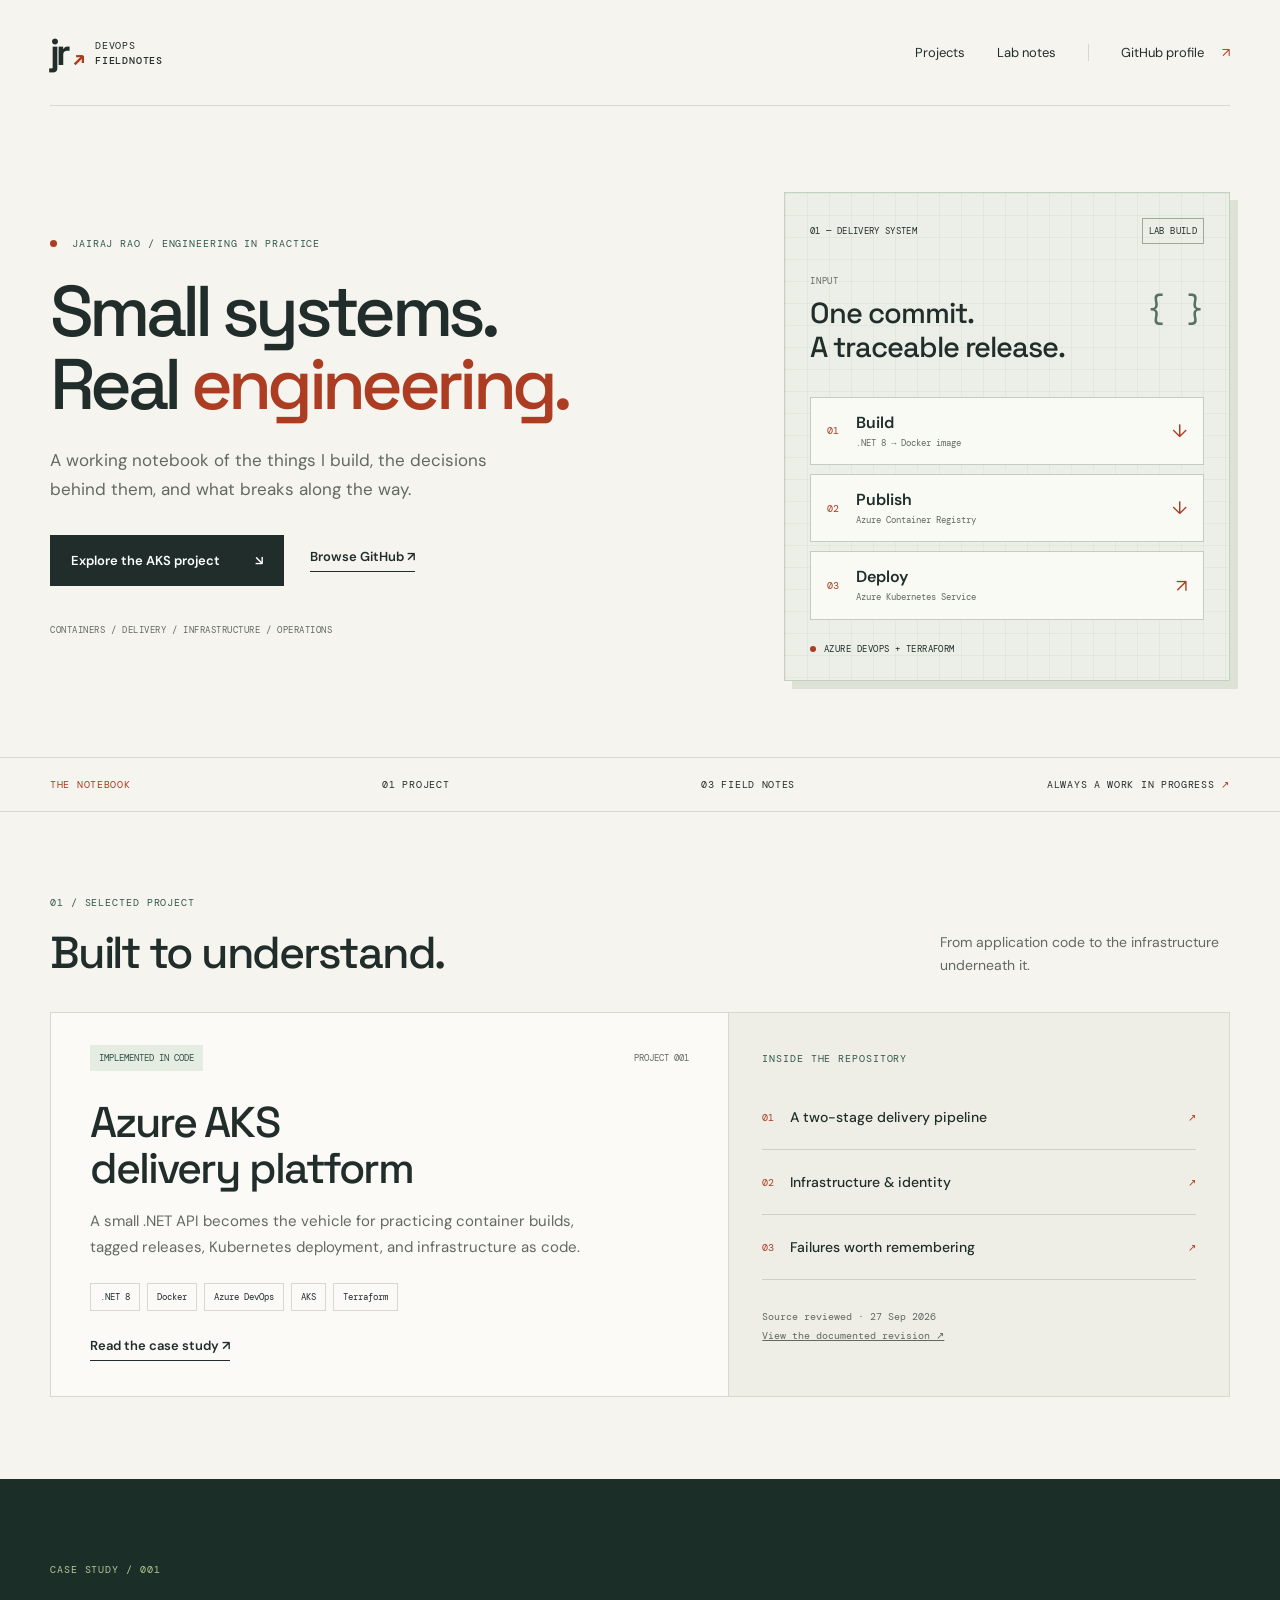
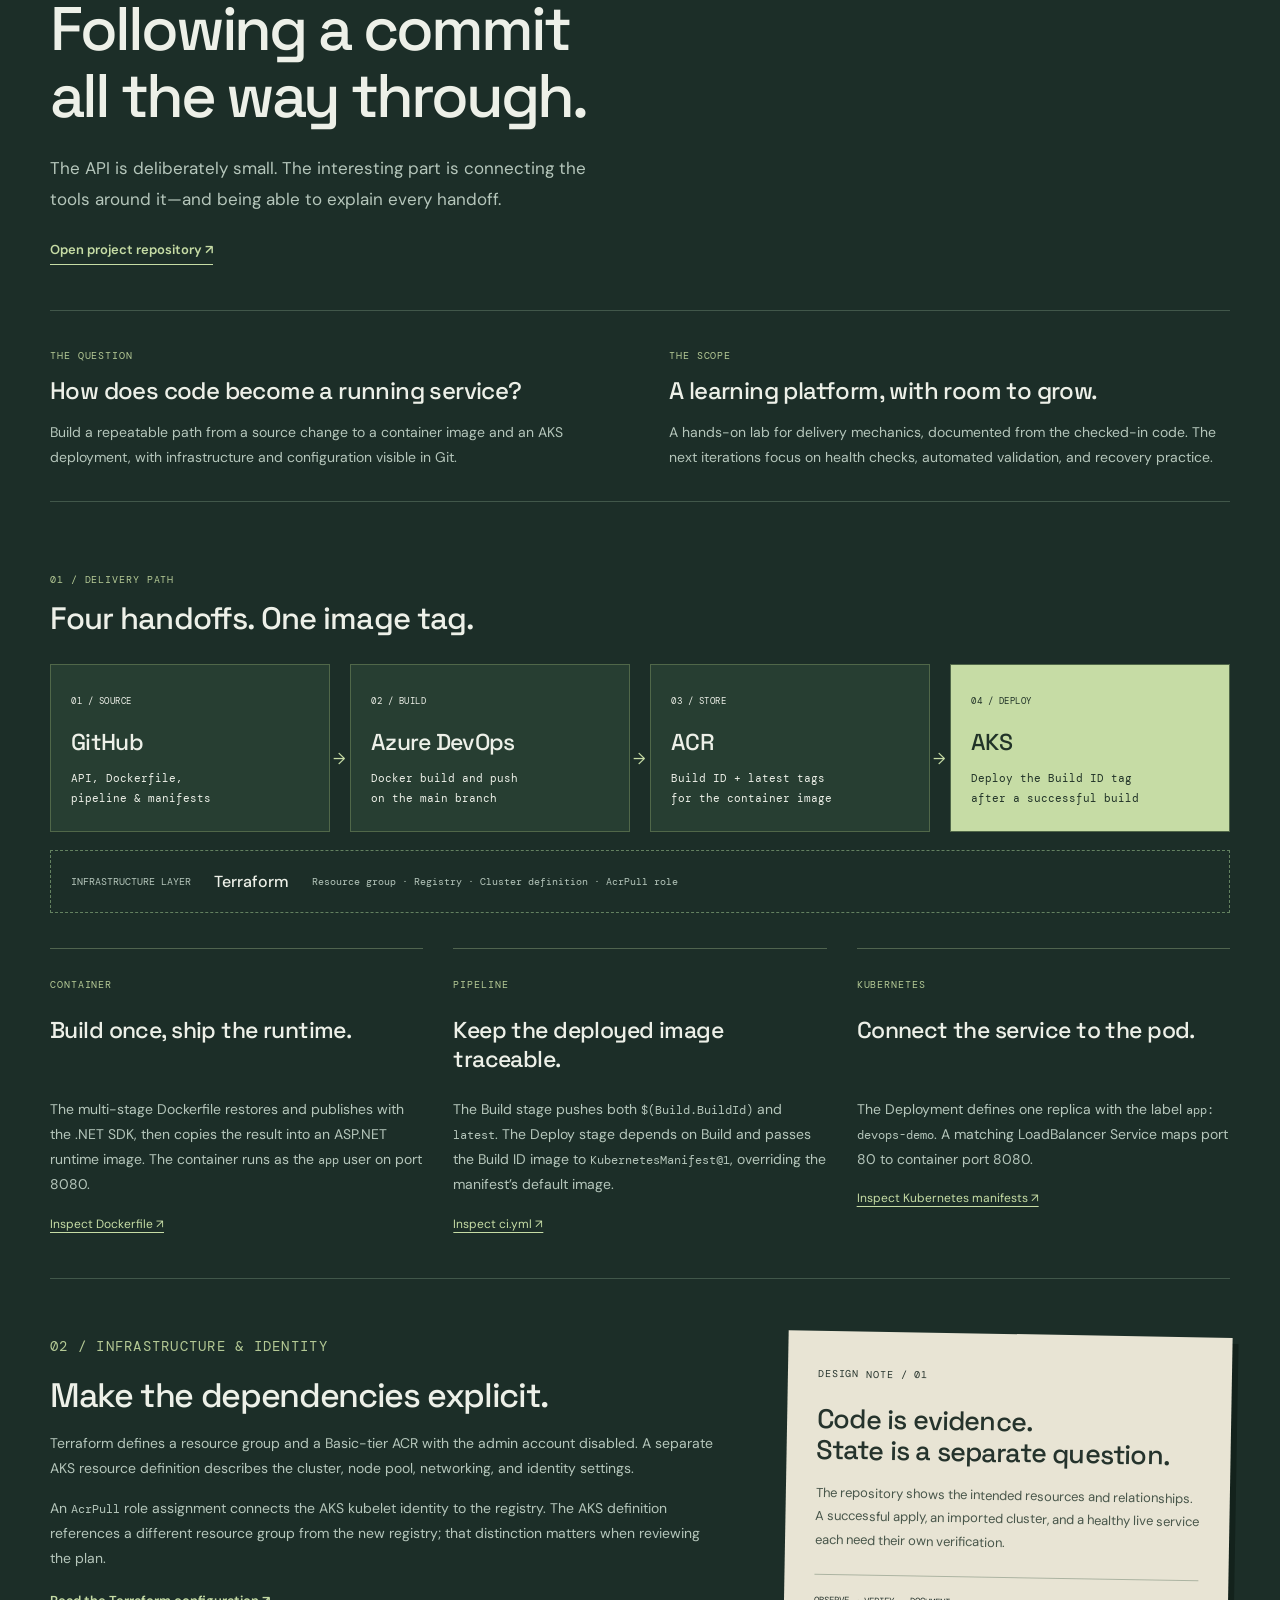
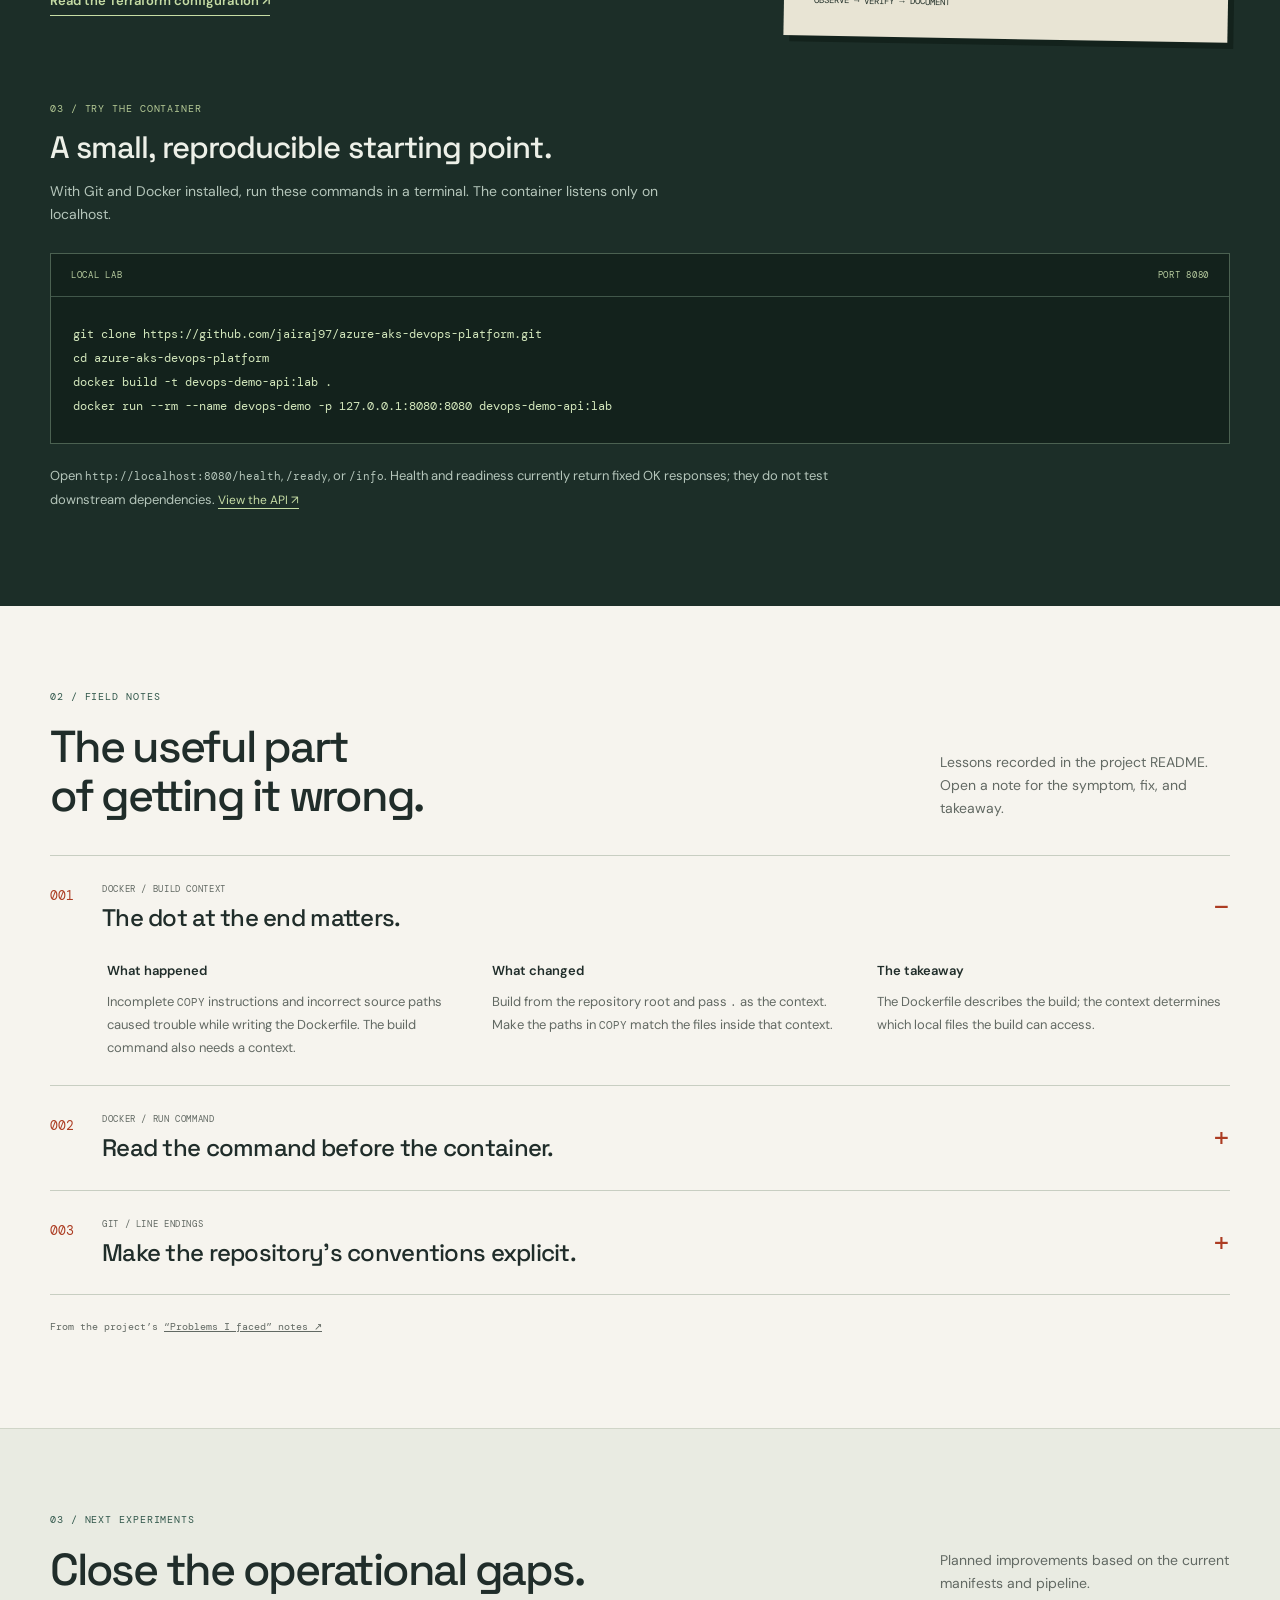
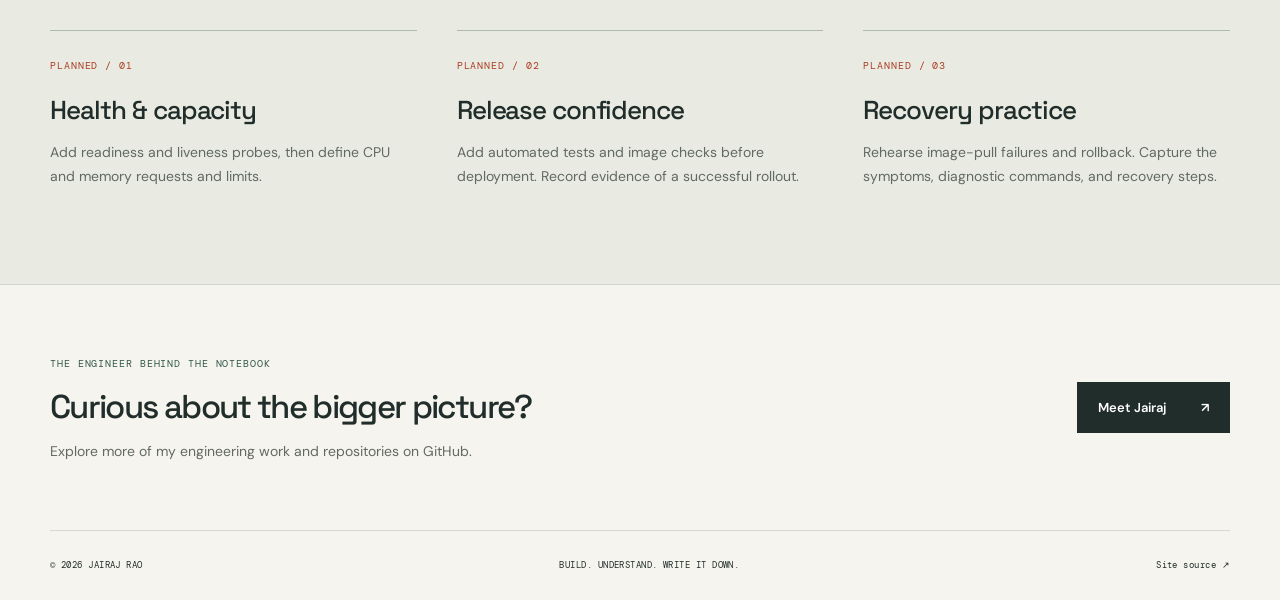
==== index.html @ e0a204af "Publish DevOps Fieldnotes without personal learning dashboard" ====
<!doctype html>
<html lang="en">
<head>
  <meta charset="utf-8"><meta name="viewport" content="width=device-width,initial-scale=1">
  <title>Jairaj Rao — DevOps Fieldnotes</title>
  <meta name="description" content="Hands-on DevOps projects by Jairaj Rao. Explore an Azure AKS delivery pipeline, Terraform infrastructure, and lessons from building and troubleshooting containers.">
  <meta name="theme-color" content="#f6f4ee"><link rel="canonical" href="https://jairaj97.github.io/">
  <link rel="icon" type="image/svg+xml" href="/lab-mark.svg"><link rel="stylesheet" href="/fieldnotes.css">
</head>
<body>
<a class="skip" href="#main">Skip to content</a>
<header class="header wrap">
  <a class="brand" href="/" aria-label="DevOps Fieldnotes home"><span class="mark">jr<span>↗</span></span><span>DEVOPS<br><b>FIELDNOTES</b></span></a>
  <nav aria-label="Main navigation"><a href="#projects">Projects</a><a href="#notes">Lab notes</a><a class="portfolio-link" href="https://github.com/jairaj97">GitHub profile <span aria-hidden="true">↗</span></a></nav>
</header>
<main id="main">
  <section class="hero wrap" aria-labelledby="hero-title">
    <div class="hero-copy"><p class="eyebrow"><span class="dot"></span> JAIRAJ RAO / ENGINEERING IN PRACTICE</p>
      <h1 id="hero-title">Small systems.<br>Real <em>engineering.</em></h1>
      <p class="intro">A working notebook of the things I build, the decisions behind them, and what breaks along the way.</p>
      <div class="hero-actions"><a class="button" href="#case-study">Explore the AKS project <span aria-hidden="true">↘</span></a><a class="text-link" href="https://github.com/jairaj97">Browse GitHub ↗</a></div>
      <p class="hero-caption">CONTAINERS / DELIVERY / INFRASTRUCTURE / OPERATIONS</p>
    </div>
    <div class="hero-diagram" aria-label="Delivery architecture: source code to Docker image, Azure Container Registry, and Azure Kubernetes Service">
      <div class="diagram-heading"><span>01 — DELIVERY SYSTEM</span><span class="small-tag">LAB BUILD</span></div>
      <div class="diagram-source"><span class="tiny">INPUT</span><strong>One commit.<br>A traceable release.</strong><span class="code-mark" aria-hidden="true">{ }</span></div>
      <ol class="mini-flow"><li><span class="node-symbol">01</span><div><b>Build</b><small>.NET 8 → Docker image</small></div><span aria-hidden="true">↓</span></li><li><span class="node-symbol">02</span><div><b>Publish</b><small>Azure Container Registry</small></div><span aria-hidden="true">↓</span></li><li><span class="node-symbol">03</span><div><b>Deploy</b><small>Azure Kubernetes Service</small></div><span aria-hidden="true">↗</span></li></ol>
      <div class="diagram-footer"><span class="dot"></span><span>AZURE DEVOPS + TERRAFORM</span></div>
    </div>
  </section>
  <div class="index-strip"><div class="wrap"><span>THE NOTEBOOK</span><span>01 PROJECT</span><span>03 FIELD NOTES</span><span>ALWAYS A WORK IN PROGRESS <span aria-hidden="true">↗</span></span></div></div>
  <section class="wrap section" id="projects" aria-labelledby="projects-title">
    <div class="section-heading"><div><p class="eyebrow">01 / SELECTED PROJECT</p><h2 id="projects-title">Built to understand.</h2></div><p>From application code to the infrastructure underneath it.</p></div>
    <article class="project-card"><div class="project-description"><div class="card-meta"><span class="status">IMPLEMENTED IN CODE</span><span>PROJECT 001</span></div><h3>Azure AKS<br>delivery platform</h3><p>A small .NET API becomes the vehicle for practicing container builds, tagged releases, Kubernetes deployment, and infrastructure as code.</p><div class="tags"><span>.NET 8</span><span>Docker</span><span>Azure DevOps</span><span>AKS</span><span>Terraform</span></div><a class="text-link" href="#case-study">Read the case study <span aria-hidden="true">↗</span></a></div>
      <div class="project-index"><p class="eyebrow">INSIDE THE REPOSITORY</p><a href="#delivery"><span>01</span><b>A two-stage delivery pipeline</b><span>↗</span></a><a href="#infrastructure"><span>02</span><b>Infrastructure & identity</b><span>↗</span></a><a href="#notes"><span>03</span><b>Failures worth remembering</b><span>↗</span></a><div class="source-note">Source reviewed · 27 Sep 2026<br><a href="https://github.com/jairaj97/azure-aks-devops-platform/tree/992b9f0643df41b78fba84b35b4a488e8477b06e">View the documented revision ↗</a></div></div></article>
  </section>
  <section class="case-section" id="case-study" aria-labelledby="case-title"><div class="wrap section">
    <div class="case-heading"><p class="eyebrow">CASE STUDY / 001</p><h2 id="case-title">Following a commit<br>all the way through.</h2><p>The API is deliberately small. The interesting part is connecting the tools around it—and being able to explain every handoff.</p><a class="text-link" href="https://github.com/jairaj97/azure-aks-devops-platform">Open project repository ↗</a></div>
    <div class="context-grid"><article><span class="eyebrow">THE QUESTION</span><h3>How does code become a running service?</h3><p>Build a repeatable path from a source change to a container image and an AKS deployment, with infrastructure and configuration visible in Git.</p></article><article><span class="eyebrow">THE SCOPE</span><h3>A learning platform, with room to grow.</h3><p>A hands-on lab for delivery mechanics, documented from the checked-in code. The next iterations focus on health checks, automated validation, and recovery practice.</p></article></div>
    <div class="subheading" id="delivery"><span class="eyebrow">01 / DELIVERY PATH</span><h3>Four handoffs. One image tag.</h3></div>
    <ol class="architecture" aria-label="Pipeline flow"><li><span>01 / SOURCE</span><h4>GitHub</h4><p>API, Dockerfile,<br>pipeline & manifests</p></li><li><span>02 / BUILD</span><h4>Azure DevOps</h4><p>Docker build and push<br>on the main branch</p></li><li><span>03 / STORE</span><h4>ACR</h4><p>Build ID + latest tags<br>for the container image</p></li><li><span>04 / DEPLOY</span><h4>AKS</h4><p>Deploy the Build ID tag<br>after a successful build</p></li></ol>
    <div class="infra-rail"><span>INFRASTRUCTURE LAYER</span><b>Terraform</b><span>Resource group · Registry · Cluster definition · AcrPull role</span></div>
    <div class="evidence-grid"><article><span class="tiny">CONTAINER</span><h3>Build once, ship the runtime.</h3><p>The multi-stage Dockerfile restores and publishes with the .NET SDK, then copies the result into an ASP.NET runtime image. The container runs as the <code>app</code> user on port 8080.</p><a href="https://github.com/jairaj97/azure-aks-devops-platform/blob/992b9f0643df41b78fba84b35b4a488e8477b06e/Dockerfile">Inspect Dockerfile ↗</a></article><article><span class="tiny">PIPELINE</span><h3>Keep the deployed image traceable.</h3><p>The Build stage pushes both <code>$(Build.BuildId)</code> and <code>latest</code>. The Deploy stage depends on Build and passes the Build ID image to <code>KubernetesManifest@1</code>, overriding the manifest’s default image.</p><a href="https://github.com/jairaj97/azure-aks-devops-platform/blob/992b9f0643df41b78fba84b35b4a488e8477b06e/ci.yml">Inspect ci.yml ↗</a></article><article><span class="tiny">KUBERNETES</span><h3>Connect the service to the pod.</h3><p>The Deployment defines one replica with the label <code>app: devops-demo</code>. A matching LoadBalancer Service maps port 80 to container port 8080.</p><a href="https://github.com/jairaj97/azure-aks-devops-platform/tree/992b9f0643df41b78fba84b35b4a488e8477b06e/k8s">Inspect Kubernetes manifests ↗</a></article></div>
    <div class="infra-section" id="infrastructure"><div><p class="eyebrow">02 / INFRASTRUCTURE & IDENTITY</p><h3>Make the dependencies explicit.</h3><p>Terraform defines a resource group and a Basic-tier ACR with the admin account disabled. A separate AKS resource definition describes the cluster, node pool, networking, and identity settings.</p><p>An <code>AcrPull</code> role assignment connects the AKS kubelet identity to the registry. The AKS definition references a different resource group from the new registry; that distinction matters when reviewing the plan.</p><a class="text-link" href="https://github.com/jairaj97/azure-aks-devops-platform/tree/992b9f0643df41b78fba84b35b4a488e8477b06e/terraform">Read the Terraform configuration ↗</a></div><aside class="note-paper"><span class="tiny">DESIGN NOTE / 01</span><h4>Code is evidence.<br>State is a separate question.</h4><p>The repository shows the intended resources and relationships. A successful apply, an imported cluster, and a healthy live service each need their own verification.</p><span class="note-sign">OBSERVE → VERIFY → DOCUMENT</span></aside></div>
    <div class="subheading"><span class="eyebrow">03 / TRY THE CONTAINER</span><h3>A small, reproducible starting point.</h3><p>With Git and Docker installed, run these commands in a terminal. The container listens only on localhost.</p></div>
    <div class="terminal"><div class="terminal-bar"><span>LOCAL LAB</span><span>PORT 8080</span></div><pre><code>git clone https://github.com/jairaj97/azure-aks-devops-platform.git
cd azure-aks-devops-platform
docker build -t devops-demo-api:lab .
docker run --rm --name devops-demo -p 127.0.0.1:8080:8080 devops-demo-api:lab</code></pre></div>
    <p class="after-code">Open <code>http://localhost:8080/health</code>, <code>/ready</code>, or <code>/info</code>. Health and readiness currently return fixed OK responses; they do not test downstream dependencies. <a href="https://github.com/jairaj97/azure-aks-devops-platform/blob/992b9f0643df41b78fba84b35b4a488e8477b06e/app/DevOpsDemoApi/Program.cs">View the API ↗</a></p>
  </div></section>
  <section class="wrap section notes" id="notes" aria-labelledby="notes-title"><div class="section-heading"><div><p class="eyebrow">02 / FIELD NOTES</p><h2 id="notes-title">The useful part<br>of getting it wrong.</h2></div><p>Lessons recorded in the project README. Open a note for the symptom, fix, and takeaway.</p></div>
    <details class="field-note" open><summary><span class="note-number">001</span><span><small>DOCKER / BUILD CONTEXT</small><b>The dot at the end matters.</b></span><span class="expand" aria-hidden="true"></span></summary><div class="note-body"><p><strong>What happened</strong>Incomplete <code>COPY</code> instructions and incorrect source paths caused trouble while writing the Dockerfile. The build command also needs a context.</p><p><strong>What changed</strong>Build from the repository root and pass <code>.</code> as the context. Make the paths in <code>COPY</code> match the files inside that context.</p><p><strong>The takeaway</strong>The Dockerfile describes the build; the context determines which local files the build can access.</p></div></details>
    <details class="field-note"><summary><span class="note-number">002</span><span><small>DOCKER / RUN COMMAND</small><b>Read the command before the container.</b></span><span class="expand" aria-hidden="true"></span></summary><div class="note-body"><p><strong>What happened</strong>A missing <code>run</code> subcommand and incorrectly used flags prevented the intended container start.</p><p><strong>What changed</strong>Read the CLI error, correct the command structure, and use an explicit host-to-container port mapping.</p><p><strong>The takeaway</strong>A CLI invocation error and an application runtime failure are different problems. Identify which layer failed first.</p></div></details>
    <details class="field-note"><summary><span class="note-number">003</span><span><small>GIT / LINE ENDINGS</small><b>Make the repository’s conventions explicit.</b></span><span class="expand" aria-hidden="true"></span></summary><div class="note-body"><p><strong>What happened</strong>Git reported line-ending warnings while working with the project.</p><p><strong>What changed</strong>A <code>.gitattributes</code> file was added to keep line-ending behavior consistent.</p><p><strong>The takeaway</strong>Record shared file conventions in the repository so they travel with the code.</p></div></details>
    <p class="notes-source">From the project’s <a href="https://github.com/jairaj97/azure-aks-devops-platform/blob/992b9f0643df41b78fba84b35b4a488e8477b06e/README.md">“Problems I faced” notes ↗</a></p>
  </section>
  <section class="next-section"><div class="wrap section"><div class="section-heading"><div><p class="eyebrow">03 / NEXT EXPERIMENTS</p><h2>Close the operational gaps.</h2></div><p>Planned improvements based on the current manifests and pipeline.</p></div><div class="next-grid"><article><span class="tiny">PLANNED / 01</span><h3>Health & capacity</h3><p>Add readiness and liveness probes, then define CPU and memory requests and limits.</p></article><article><span class="tiny">PLANNED / 02</span><h3>Release confidence</h3><p>Add automated tests and image checks before deployment. Record evidence of a successful rollout.</p></article><article><span class="tiny">PLANNED / 03</span><h3>Recovery practice</h3><p>Rehearse image-pull failures and rollback. Capture the symptoms, diagnostic commands, and recovery steps.</p></article></div></div></section>
  <section class="wrap closing"><div><p class="eyebrow">THE ENGINEER BEHIND THE NOTEBOOK</p><h2>Curious about the bigger picture?</h2><p>Explore more of my engineering work and repositories on GitHub.</p></div><a class="button" href="https://github.com/jairaj97">Meet Jairaj <span aria-hidden="true">↗</span></a></section>
</main>
<footer class="wrap"><span>© 2026 JAIRAJ RAO</span><span>BUILD. UNDERSTAND. WRITE IT DOWN.</span><a href="https://github.com/jairaj97/jairaj97.github.io">Site source ↗</a></footer>
</body></html>
---- fieldnotes.css ----
@import url('https://fonts.googleapis.com/css2?family=DM+Mono:wght@400;500&family=DM+Sans:wght@400;500;600;700&family=Space+Grotesk:wght@400;500;600;700&display=swap');
:root{--paper:#f6f4ee;--ink:#202d2a;--muted:#626963;--line:#d5d9cf;--orange:#ac3c22;--green:#32584c;--mono:'DM Mono',monospace;font-family:'DM Sans',sans-serif;color:var(--ink);background:var(--paper);font-synthesis:none;scroll-behavior:smooth}*{box-sizing:border-box}body{margin:0}a{color:inherit;text-decoration:none}button,a,summary{touch-action:manipulation}a:focus-visible,summary:focus-visible{outline:3px solid var(--orange);outline-offset:6px}a:hover{text-decoration:underline;text-underline-offset:5px}.wrap{width:min(1180px,calc(100% - 96px));margin-inline:auto}.skip{position:absolute;left:20px;top:-80px;z-index:20;background:var(--ink);color:white;padding:14px}.skip:focus{top:12px}.header{display:flex;align-items:center;justify-content:space-between;height:106px;border-bottom:1px solid var(--line);gap:20px}.brand{display:flex;align-items:center;gap:14px;font:10px/1.5 var(--mono);letter-spacing:.08em}.brand b{font-weight:500}.mark{font:700 37px 'Space Grotesk',sans-serif;letter-spacing:-.1em}.mark span{color:var(--orange);font-size:20px;padding-left:5px}.header nav{display:flex;gap:32px;align-items:center;font-size:13px}.portfolio-link{border-left:1px solid var(--line);padding-left:32px}.portfolio-link span{color:var(--orange);margin-left:15px}.hero{display:grid;grid-template-columns:1.2fr .8fr;gap:65px;padding-block:86px 76px;align-items:center}.eyebrow,.tiny{font:10px/1.7 var(--mono);letter-spacing:.09em}.eyebrow{color:var(--green);margin:0 0 18px}.dot{display:inline-block;width:7px;height:7px;background:var(--orange);border-radius:50%;margin-right:8px}.hero h1{font:500 clamp(48px,5.6vw,80px)/1.02 'Space Grotesk',sans-serif;letter-spacing:-.065em;margin:23px 0 25px}.hero h1 em{font-style:normal;color:var(--orange)}.intro{font-size:17px;line-height:1.7;color:var(--muted);max-width:480px}.hero-actions{display:flex;gap:26px;align-items:center;margin-top:31px;flex-wrap:wrap}.button{display:inline-flex;gap:35px;align-items:center;justify-content:space-between;background:var(--ink);color:#fff;padding:17px 21px;font-size:13px;font-weight:600;transition:background .2s}.button:hover{background:var(--green);text-decoration:none}.text-link{font-size:13px;font-weight:600;border-bottom:1px solid currentColor;padding-bottom:6px;display:inline-block}.hero-caption{font:9px/1.7 var(--mono);letter-spacing:.06em;color:var(--muted);margin:37px 0 0}.hero-diagram{background-color:#ecefe7;background-image:linear-gradient(#b4c3b329 1px,transparent 1px),linear-gradient(90deg,#b4c3b329 1px,transparent 1px);background-size:22px 22px;border:1px solid #c5d0c1;padding:25px;position:relative;box-shadow:8px 8px 0 #dce2d6}.diagram-heading{font:9px var(--mono);letter-spacing:.04em;display:flex;justify-content:space-between;align-items:center;gap:8px}.small-tag{border:1px solid #9baa99;padding:6px}.diagram-source{position:relative;padding:30px 0 24px}.diagram-source .tiny{display:block;color:var(--muted);font-size:9px}.diagram-source strong{display:block;font:500 29px/1.16 'Space Grotesk',sans-serif;letter-spacing:-.035em;margin-top:7px}.code-mark{position:absolute;right:0;top:43px;font:32px var(--mono);color:#567161}.mini-flow{list-style:none;margin:0;padding:0}.mini-flow li{display:flex;align-items:center;gap:17px;border:1px solid #c2cdbf;background:#f8faf3;padding:14px 16px;margin-top:9px}.node-symbol{font:10px var(--mono);color:var(--orange)}.mini-flow li div{flex:1}.mini-flow b{font-size:16px;font-weight:600}.mini-flow small{display:block;color:var(--muted);font:9px/1.6 var(--mono);margin-top:3px}.mini-flow li>span:last-child{color:var(--orange);font-size:18px}.diagram-footer{display:flex;align-items:center;font:9px var(--mono);letter-spacing:.05em;margin-top:23px}.diagram-footer .dot{width:6px;height:6px}.index-strip{border-block:1px solid var(--line)}.index-strip .wrap{display:flex;justify-content:space-between;gap:20px;padding-block:20px;font:10px var(--mono);letter-spacing:.07em}.index-strip span:first-child{color:var(--orange)}.section{padding-block:82px}.section-heading{display:flex;justify-content:space-between;align-items:end;gap:45px;margin-bottom:35px}h2{font:500 clamp(32px,3.5vw,48px)/1.08 'Space Grotesk',sans-serif;letter-spacing:-.05em;margin:0}.section-heading>p{font-size:14px;line-height:1.65;color:var(--muted);max-width:290px;margin:0}.project-card{display:grid;grid-template-columns:1.15fr .85fr;border:1px solid var(--line);background:#fbfaf6}.project-description{padding:32px 39px 35px}.card-meta{display:flex;justify-content:space-between;gap:15px;font:9px var(--mono);color:var(--muted);align-items:center}.status{background:#e5ece1;color:#305047;padding:7px 9px}.project-description h3{font:500 43px/1.06 'Space Grotesk',sans-serif;letter-spacing:-.045em;margin:29px 0 18px}.project-description p{font-size:15px;line-height:1.7;color:var(--muted);max-width:500px}.tags{display:flex;gap:7px;flex-wrap:wrap;margin:23px 0}.tags span{font:9px var(--mono);padding:7px 9px;border:1px solid var(--line)}.project-index{border-left:1px solid var(--line);padding:37px 33px;background:#eeeee6}.project-index>a{display:flex;align-items:center;gap:16px;padding:23px 0;border-bottom:1px solid #cdd1c4}.project-index>a span{font:10px var(--mono);color:var(--orange)}.project-index>a b{font-size:14px;font-weight:500;flex:1}.source-note{font:10px/1.9 var(--mono);color:var(--muted);margin-top:27px}.source-note a{text-decoration:underline}.case-section{background:#1c2e28;color:#edf0e8}.case-section .eyebrow{color:#b4c995}.case-heading{max-width:720px}.case-heading h2{font-size:clamp(37px,4.8vw,64px)}.case-heading>p:not(.eyebrow){color:#b5c6bb;line-height:1.8;font-size:17px;max-width:570px;margin:24px 0}.case-heading>a{color:#c6dca5}.context-grid{display:grid;grid-template-columns:1fr 1fr;gap:58px;border-block:1px solid #41574a;margin-block:45px 65px;padding-block:32px}.context-grid h3{font:500 24px/1.25 'Space Grotesk',sans-serif;letter-spacing:-.025em;margin:12px 0}.context-grid p{font-size:14px;line-height:1.75;color:#b5c6bb;margin-bottom:0}.subheading{margin:52px 0 27px;scroll-margin-top:25px}.subheading h3{font:500 31px/1.2 'Space Grotesk',sans-serif;letter-spacing:-.03em;margin:12px 0}.subheading>p{font-size:14px;line-height:1.65;color:#b5c6bb;max-width:660px}.architecture{list-style:none;margin:0;padding:0;display:grid;grid-template-columns:repeat(4,1fr);gap:20px}.architecture li{padding:23px 20px;background:#273e32;border:1px solid #506749;position:relative}.architecture li:not(:last-child):after{content:'→';position:absolute;right:-16px;top:50%;color:#c6dca5}.architecture li:last-child{background:#c6dca5;color:#213328}.architecture li>span{font:9px var(--mono);letter-spacing:.06em}.architecture h4{font:500 23px 'Space Grotesk',sans-serif;letter-spacing:-.03em;margin:18px 0 12px}.architecture p{font:11px/1.75 var(--mono);margin:0}.infra-rail{display:flex;align-items:center;gap:23px;border:1px dashed #638160;padding:20px;margin:18px 0 35px}.infra-rail span{font:10px/1.7 var(--mono);color:#b5c6bb}.infra-rail b{font-weight:500}.evidence-grid{display:grid;grid-template-columns:repeat(3,1fr);gap:30px}.evidence-grid article{padding-top:23px;border-top:1px solid #50644f}.evidence-grid .tiny{color:#b4c995}.evidence-grid h3{font:500 23px/1.25 'Space Grotesk',sans-serif;letter-spacing:-.025em;min-height:58px}.evidence-grid p,.infra-section p{color:#b5c6bb;font-size:14px;line-height:1.8}.evidence-grid a,.after-code a{font-size:12px;color:#c6dca5;text-decoration:underline;text-underline-offset:4px}code{font-family:var(--mono);font-size:.87em;overflow-wrap:anywhere}.infra-section{display:grid;grid-template-columns:1.2fr .8fr;gap:70px;padding-block:55px 5px;margin-top:45px;border-top:1px solid #41574a;scroll-margin-top:20px}.infra-section h3{font:500 34px/1.13 'Space Grotesk',sans-serif;letter-spacing:-.04em;margin:16px 0}.infra-section .text-link{color:#c6dca5;margin-top:7px}.note-paper{align-self:center;padding:30px;background:#e8e4d4;color:#25332c;transform:rotate(1deg);box-shadow:6px 6px 0 #13221c}.note-paper h4{font:500 27px/1.15 'Space Grotesk',sans-serif;letter-spacing:-.03em;margin:21px 0 16px}.note-paper p{color:#48564a;font-size:13px}.note-sign{display:block;font:9px var(--mono);border-top:1px solid #acb4a2;padding-top:19px;margin-top:23px}.terminal{border:1px solid #4b6151;background:#13221c}.terminal-bar{display:flex;justify-content:space-between;font:9px var(--mono);letter-spacing:.08em;color:#b8cda0;border-bottom:1px solid #41574a;padding:15px 20px}.terminal pre{overflow-x:auto;margin:0;padding:25px 22px;font:12px/2 var(--mono);color:#d3e7bc}.terminal pre code{font-size:inherit;overflow-wrap:normal}.after-code{font-size:13px;line-height:1.8;color:#b5c6bb;max-width:840px;margin-top:20px}.field-note{border-top:1px solid #c8cec2}.field-note:last-of-type{border-bottom:1px solid #c8cec2}.field-note summary{list-style:none;cursor:pointer;display:flex;align-items:center;gap:28px;padding:27px 0}.field-note summary::-webkit-details-marker{display:none}.note-number{font:13px var(--mono);color:var(--orange);align-self:start;padding-top:4px}.field-note summary>span:nth-child(2){flex:1}.field-note summary small{display:block;font:9px var(--mono);letter-spacing:.07em;color:var(--muted);margin-bottom:9px}.field-note summary b{font:500 24px/1.2 'Space Grotesk',sans-serif;letter-spacing:-.03em}.expand:after{content:'+';font:28px var(--mono);color:var(--orange)}.field-note[open] .expand:after{content:'−'}.note-body{display:grid;grid-template-columns:repeat(3,1fr);gap:32px;padding:0 0 25px 57px}.note-body p{margin:0;font-size:13px;line-height:1.75;color:var(--muted)}.note-body strong{display:block;font-weight:600;color:var(--ink);margin-bottom:9px}.notes-source{font:10px/1.8 var(--mono);color:var(--muted);margin-top:23px}.notes-source a{text-decoration:underline}.next-section{background:#e9ebe2;border-block:1px solid #d0d5c8}.next-grid{display:grid;grid-template-columns:repeat(3,1fr);gap:40px}.next-grid article{border-top:1px solid #aebbaa;padding-top:22px}.next-grid .tiny{color:var(--orange)}.next-grid h3{font:500 26px 'Space Grotesk',sans-serif;letter-spacing:-.04em;margin:19px 0 12px}.next-grid p{font-size:14px;line-height:1.7;color:var(--muted)}.closing{display:flex;justify-content:space-between;align-items:center;gap:35px;padding-block:70px}.closing h2{font-size:33px}.closing p:not(.eyebrow){font-size:14px;color:var(--muted);margin:16px 0 0}.closing .button{white-space:nowrap}footer{display:flex;justify-content:space-between;gap:20px;border-top:1px solid var(--line);padding-block:27px;font:9px/1.7 var(--mono);letter-spacing:.05em}section[id]{scroll-margin-top:25px}@media(min-width:1450px){.hero{padding-block:110px 100px}}@media(max-width:1000px){.hero{gap:30px}.hero h1{font-size:57px}.hero-diagram{padding:20px}.code-mark{display:none}.hero-caption{font-size:8px}.project-description{padding:28px}.project-index{padding:28px}.architecture{gap:16px}.architecture li{padding:19px 13px}.architecture h4{font-size:20px}.architecture li:not(:last-child):after{right:-14px}.infra-section{gap:35px}.header nav{gap:23px}.portfolio-link{padding-left:23px}}@media(max-width:760px){.wrap{width:calc(100% - 40px)}.header{height:auto;min-height:90px;flex-wrap:wrap;padding-block:17px}.header nav{gap:17px;font-size:11px}.portfolio-link{padding-left:17px}.hero{grid-template-columns:1fr;padding-block:48px;gap:38px}.hero h1{font-size:clamp(44px,9.7vw,65px)}.hero .eyebrow{font-size:9px}.intro{font-size:16px}.hero-caption{font-size:9px;line-height:1.9;margin-top:27px}.hero-diagram{max-width:530px;width:calc(100% - 8px);padding:22px}.code-mark{display:block}.index-strip .wrap{flex-wrap:wrap;font-size:8px;gap:13px;justify-content:flex-start}.index-strip .wrap>span{width:calc(50% - 7px)}.section{padding-block:54px}.section-heading{display:block}.section-heading>p{margin-top:19px;max-width:440px}.project-card{grid-template-columns:1fr}.project-index{border-left:0;border-top:1px solid var(--line)}.project-description h3{font-size:37px}.context-grid{grid-template-columns:1fr;gap:23px;margin-block:32px 40px}.architecture{grid-template-columns:1fr 1fr;gap:16px}.architecture li:after{display:none}.architecture h4{font-size:22px}.infra-rail{align-items:flex-start;flex-wrap:wrap;gap:10px 20px}.infra-rail span:last-child{width:100%}.evidence-grid{grid-template-columns:1fr;gap:25px}.evidence-grid h3{min-height:0;margin-block:14px}.infra-section{grid-template-columns:1fr;padding-top:38px;gap:25px;margin-top:30px}.note-paper{transform:none}.subheading h3{font-size:27px}.terminal pre{font-size:10px;padding:20px 16px}.field-note summary{gap:17px}.field-note summary b{font-size:21px}.note-body{grid-template-columns:1fr;padding-left:42px;gap:20px}.next-grid{grid-template-columns:1fr;gap:22px}.next-grid h3{margin-top:12px}.closing{flex-direction:column;align-items:flex-start;padding-block:50px;gap:25px}.closing h2{font-size:31px}footer{flex-wrap:wrap}footer>span:nth-child(2){order:3;width:100%}}@media(max-width:390px){.header nav{width:100%;justify-content:space-between}.portfolio-link{border:0;padding:0}.hero-actions{gap:20px}.architecture{grid-template-columns:1fr}.project-description,.project-index{padding:23px}.card-meta{font-size:8px;gap:5px}.field-note summary{gap:12px}.note-body{padding-left:0}}@media(prefers-reduced-motion:reduce){:root{scroll-behavior:auto}*{transition:none!important}}
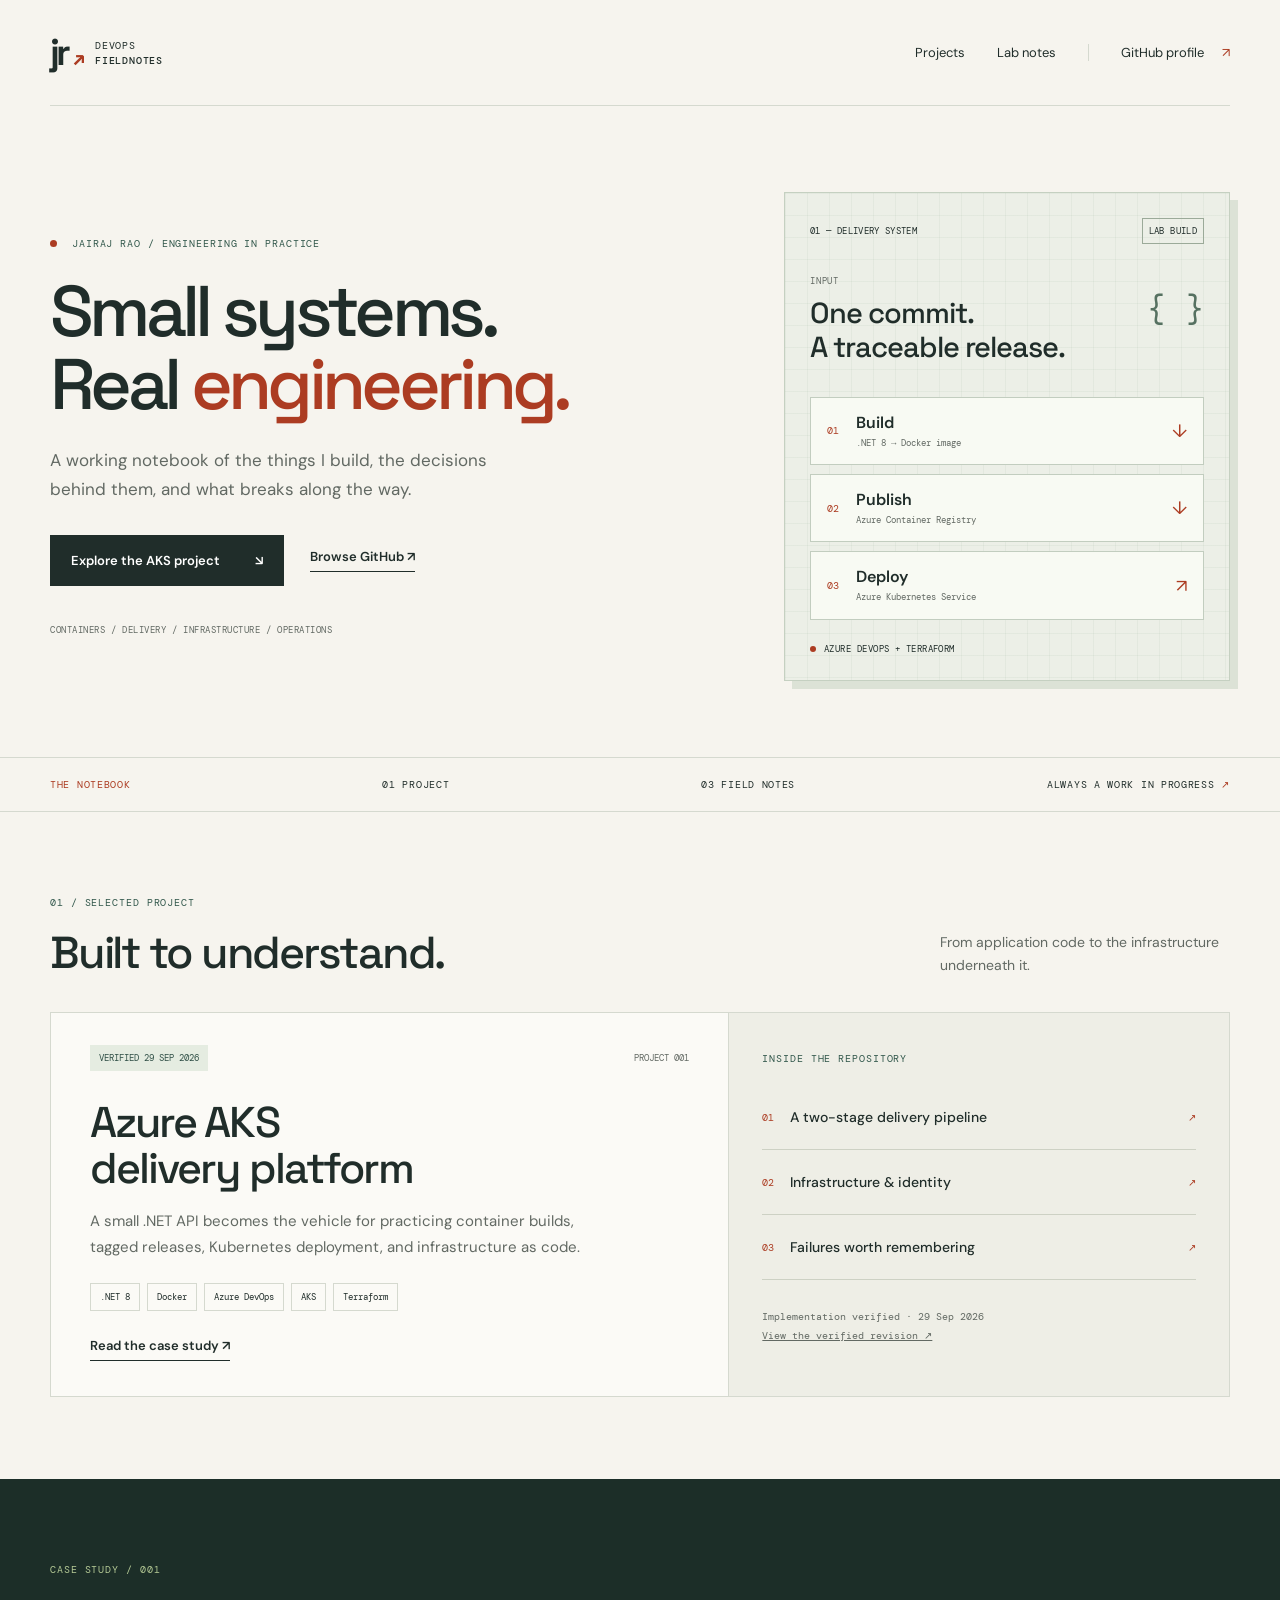
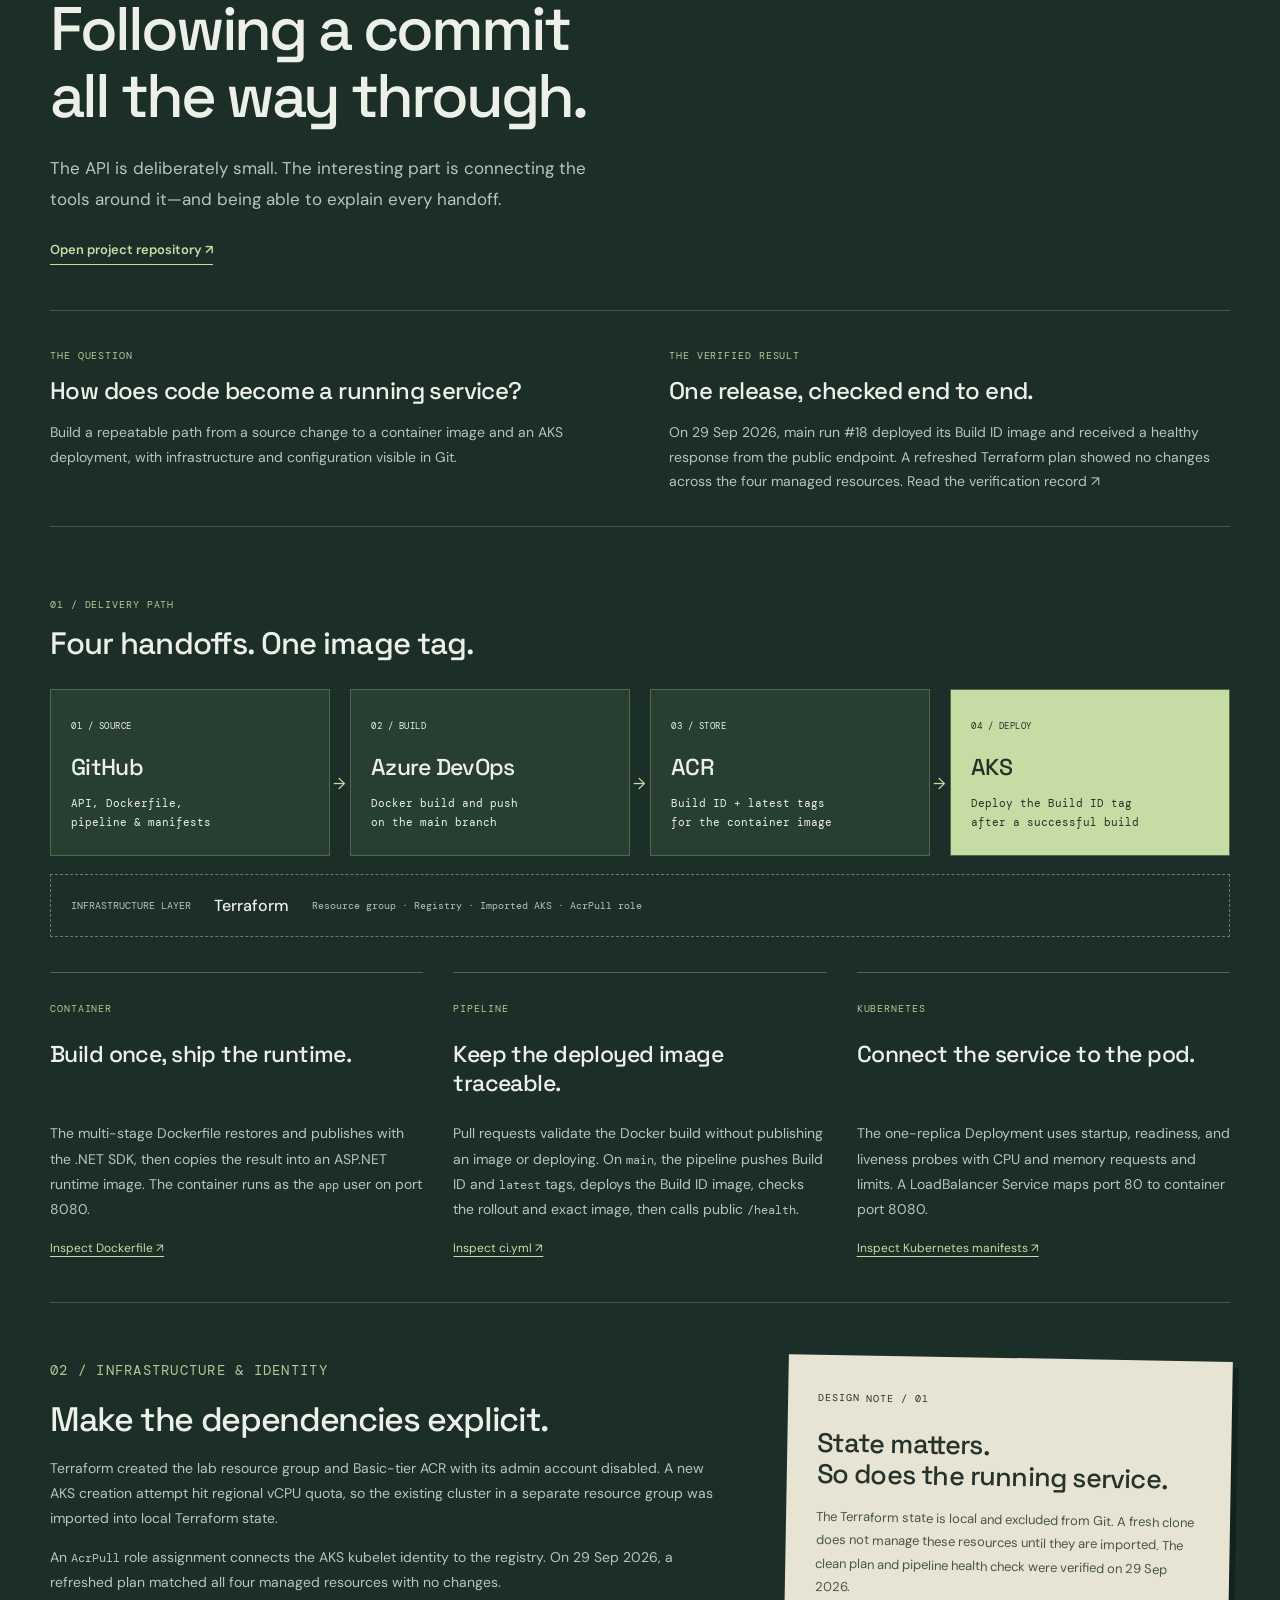
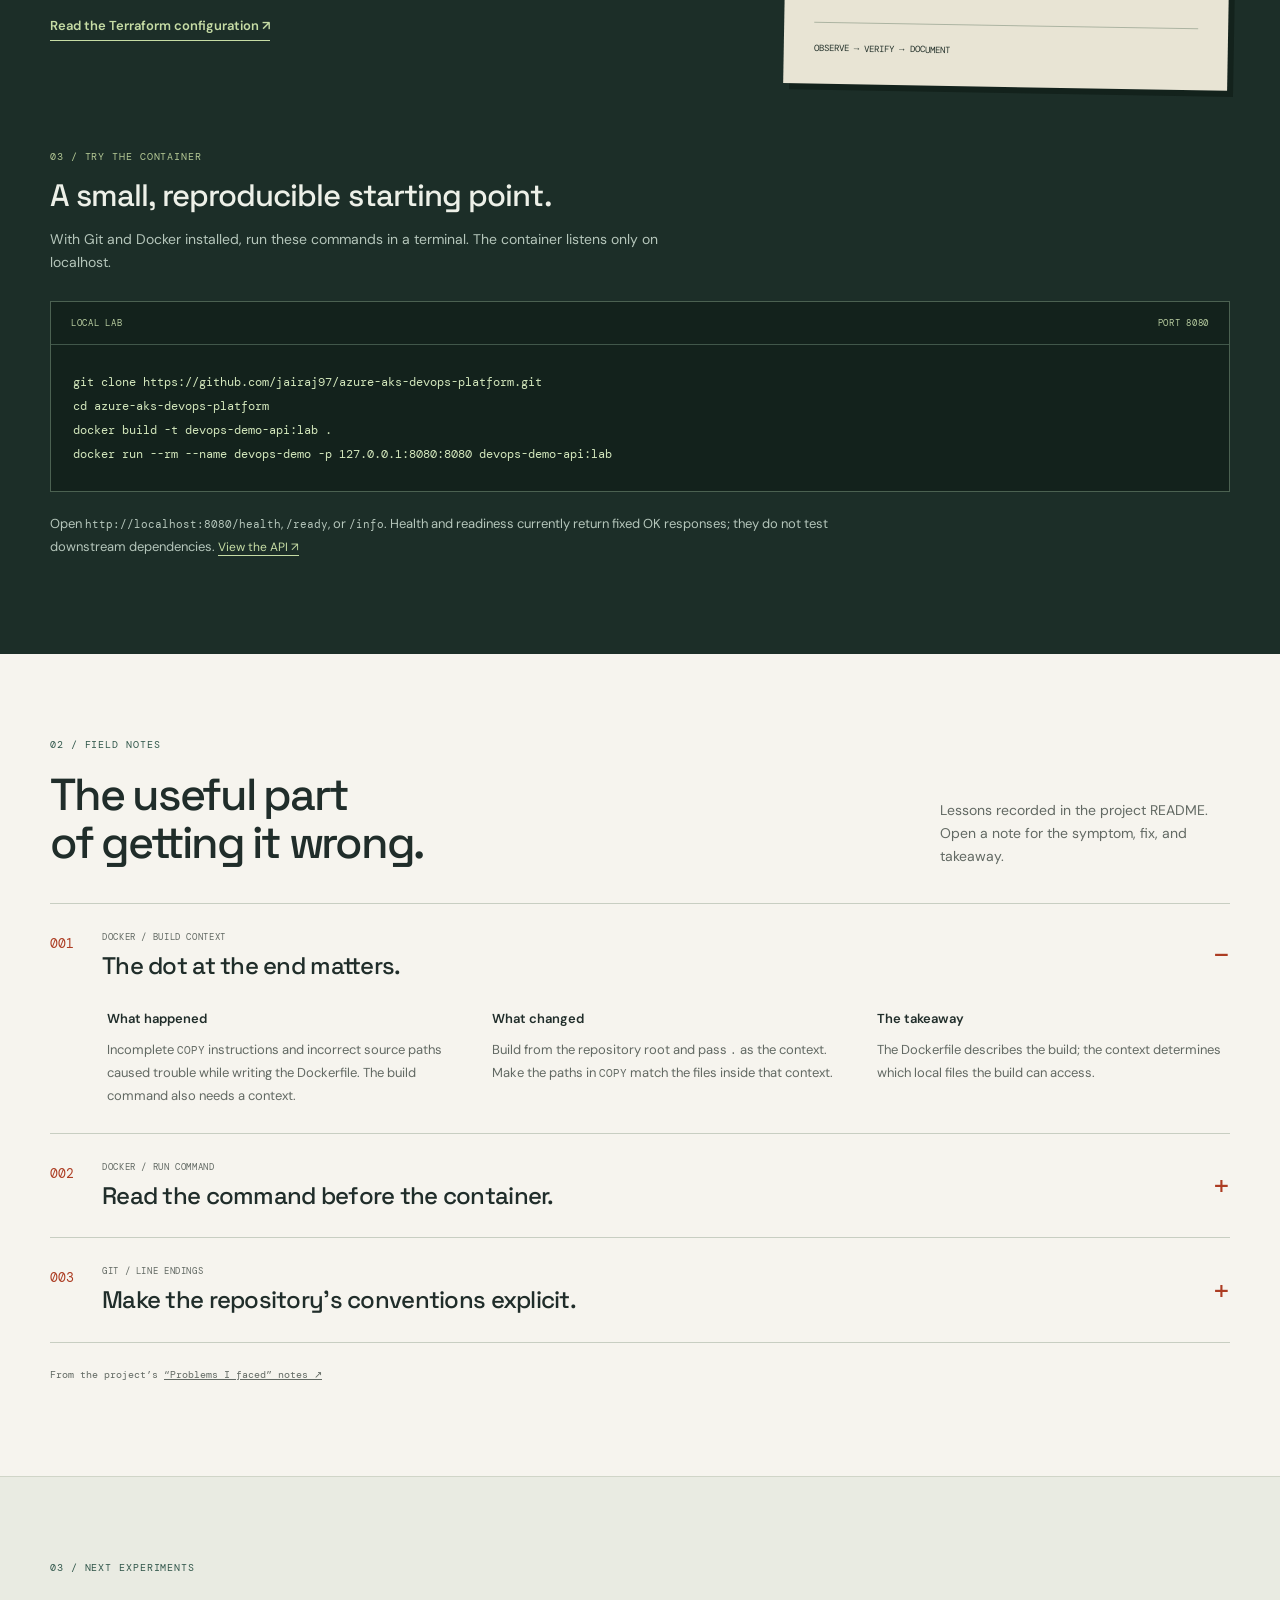
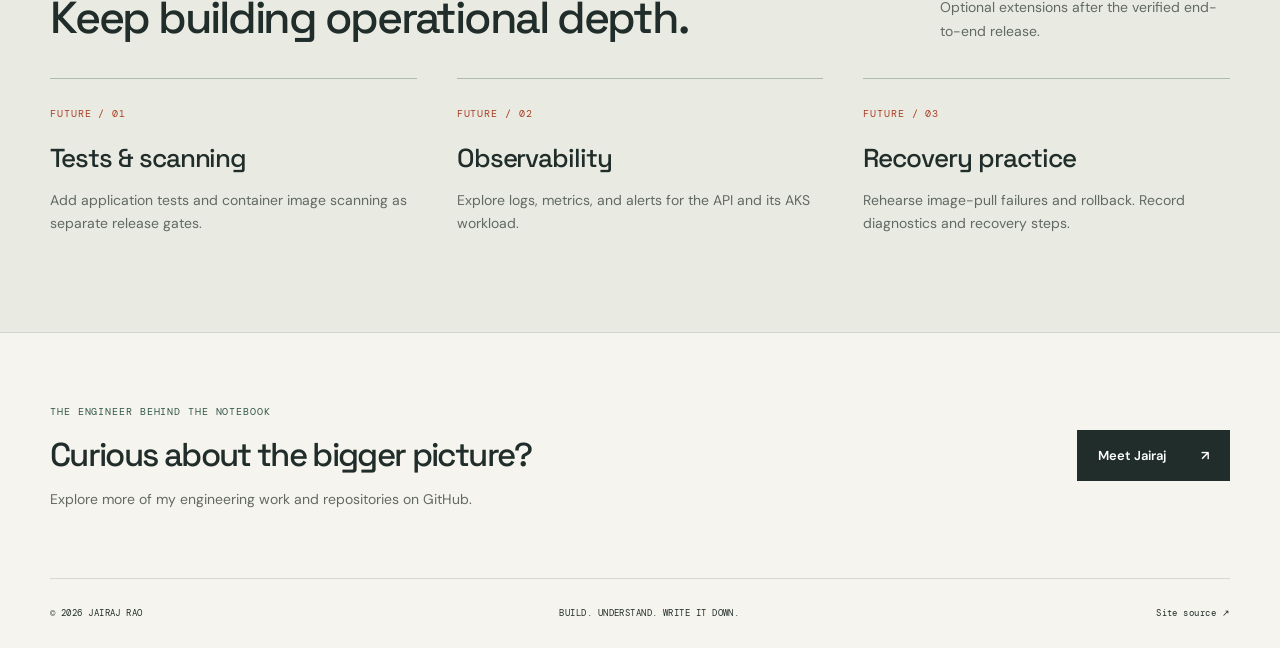
==== commit 8041bca7: "docs: record verified AKS release and Terraform plan" ====
--- a/index.html
+++ b/index.html
@@ -31,23 +31,23 @@
   <div class="index-strip"><div class="wrap"><span>THE NOTEBOOK</span><span>01 PROJECT</span><span>03 FIELD NOTES</span><span>ALWAYS A WORK IN PROGRESS <span aria-hidden="true">↗</span></span></div></div>
   <section class="wrap section" id="projects" aria-labelledby="projects-title">
     <div class="section-heading"><div><p class="eyebrow">01 / SELECTED PROJECT</p><h2 id="projects-title">Built to understand.</h2></div><p>From application code to the infrastructure underneath it.</p></div>
-    <article class="project-card"><div class="project-description"><div class="card-meta"><span class="status">IMPLEMENTED IN CODE</span><span>PROJECT 001</span></div><h3>Azure AKS<br>delivery platform</h3><p>A small .NET API becomes the vehicle for practicing container builds, tagged releases, Kubernetes deployment, and infrastructure as code.</p><div class="tags"><span>.NET 8</span><span>Docker</span><span>Azure DevOps</span><span>AKS</span><span>Terraform</span></div><a class="text-link" href="#case-study">Read the case study <span aria-hidden="true">↗</span></a></div>
-      <div class="project-index"><p class="eyebrow">INSIDE THE REPOSITORY</p><a href="#delivery"><span>01</span><b>A two-stage delivery pipeline</b><span>↗</span></a><a href="#infrastructure"><span>02</span><b>Infrastructure & identity</b><span>↗</span></a><a href="#notes"><span>03</span><b>Failures worth remembering</b><span>↗</span></a><div class="source-note">Source reviewed · 27 Sep 2026<br><a href="https://github.com/jairaj97/azure-aks-devops-platform/tree/992b9f0643df41b78fba84b35b4a488e8477b06e">View the documented revision ↗</a></div></div></article>
+    <article class="project-card"><div class="project-description"><div class="card-meta"><span class="status">VERIFIED 29 SEP 2026</span><span>PROJECT 001</span></div><h3>Azure AKS<br>delivery platform</h3><p>A small .NET API becomes the vehicle for practicing container builds, tagged releases, Kubernetes deployment, and infrastructure as code.</p><div class="tags"><span>.NET 8</span><span>Docker</span><span>Azure DevOps</span><span>AKS</span><span>Terraform</span></div><a class="text-link" href="#case-study">Read the case study <span aria-hidden="true">↗</span></a></div>
+      <div class="project-index"><p class="eyebrow">INSIDE THE REPOSITORY</p><a href="#delivery"><span>01</span><b>A two-stage delivery pipeline</b><span>↗</span></a><a href="#infrastructure"><span>02</span><b>Infrastructure & identity</b><span>↗</span></a><a href="#notes"><span>03</span><b>Failures worth remembering</b><span>↗</span></a><div class="source-note">Implementation verified · 29 Sep 2026<br><a href="https://github.com/jairaj97/azure-aks-devops-platform/tree/61eafa019a1c887d910bf67b8252e35607ff9a0e">View the verified revision ↗</a></div></div></article>
   </section>
   <section class="case-section" id="case-study" aria-labelledby="case-title"><div class="wrap section">
     <div class="case-heading"><p class="eyebrow">CASE STUDY / 001</p><h2 id="case-title">Following a commit<br>all the way through.</h2><p>The API is deliberately small. The interesting part is connecting the tools around it—and being able to explain every handoff.</p><a class="text-link" href="https://github.com/jairaj97/azure-aks-devops-platform">Open project repository ↗</a></div>
-    <div class="context-grid"><article><span class="eyebrow">THE QUESTION</span><h3>How does code become a running service?</h3><p>Build a repeatable path from a source change to a container image and an AKS deployment, with infrastructure and configuration visible in Git.</p></article><article><span class="eyebrow">THE SCOPE</span><h3>A learning platform, with room to grow.</h3><p>A hands-on lab for delivery mechanics, documented from the checked-in code. The next iterations focus on health checks, automated validation, and recovery practice.</p></article></div>
+    <div class="context-grid"><article><span class="eyebrow">THE QUESTION</span><h3>How does code become a running service?</h3><p>Build a repeatable path from a source change to a container image and an AKS deployment, with infrastructure and configuration visible in Git.</p></article><article><span class="eyebrow">THE VERIFIED RESULT</span><h3>One release, checked end to end.</h3><p>On 29 Sep 2026, main run #18 deployed its Build ID image and received a healthy response from the public endpoint. A refreshed Terraform plan showed no changes across the four managed resources. <a href="https://github.com/jairaj97/azure-aks-devops-platform#verified-result-29-september-2026">Read the verification record ↗</a></p></article></div>
     <div class="subheading" id="delivery"><span class="eyebrow">01 / DELIVERY PATH</span><h3>Four handoffs. One image tag.</h3></div>
     <ol class="architecture" aria-label="Pipeline flow"><li><span>01 / SOURCE</span><h4>GitHub</h4><p>API, Dockerfile,<br>pipeline & manifests</p></li><li><span>02 / BUILD</span><h4>Azure DevOps</h4><p>Docker build and push<br>on the main branch</p></li><li><span>03 / STORE</span><h4>ACR</h4><p>Build ID + latest tags<br>for the container image</p></li><li><span>04 / DEPLOY</span><h4>AKS</h4><p>Deploy the Build ID tag<br>after a successful build</p></li></ol>
-    <div class="infra-rail"><span>INFRASTRUCTURE LAYER</span><b>Terraform</b><span>Resource group · Registry · Cluster definition · AcrPull role</span></div>
-    <div class="evidence-grid"><article><span class="tiny">CONTAINER</span><h3>Build once, ship the runtime.</h3><p>The multi-stage Dockerfile restores and publishes with the .NET SDK, then copies the result into an ASP.NET runtime image. The container runs as the <code>app</code> user on port 8080.</p><a href="https://github.com/jairaj97/azure-aks-devops-platform/blob/992b9f0643df41b78fba84b35b4a488e8477b06e/Dockerfile">Inspect Dockerfile ↗</a></article><article><span class="tiny">PIPELINE</span><h3>Keep the deployed image traceable.</h3><p>The Build stage pushes both <code>$(Build.BuildId)</code> and <code>latest</code>. The Deploy stage depends on Build and passes the Build ID image to <code>KubernetesManifest@1</code>, overriding the manifest’s default image.</p><a href="https://github.com/jairaj97/azure-aks-devops-platform/blob/992b9f0643df41b78fba84b35b4a488e8477b06e/ci.yml">Inspect ci.yml ↗</a></article><article><span class="tiny">KUBERNETES</span><h3>Connect the service to the pod.</h3><p>The Deployment defines one replica with the label <code>app: devops-demo</code>. A matching LoadBalancer Service maps port 80 to container port 8080.</p><a href="https://github.com/jairaj97/azure-aks-devops-platform/tree/992b9f0643df41b78fba84b35b4a488e8477b06e/k8s">Inspect Kubernetes manifests ↗</a></article></div>
-    <div class="infra-section" id="infrastructure"><div><p class="eyebrow">02 / INFRASTRUCTURE & IDENTITY</p><h3>Make the dependencies explicit.</h3><p>Terraform defines a resource group and a Basic-tier ACR with the admin account disabled. A separate AKS resource definition describes the cluster, node pool, networking, and identity settings.</p><p>An <code>AcrPull</code> role assignment connects the AKS kubelet identity to the registry. The AKS definition references a different resource group from the new registry; that distinction matters when reviewing the plan.</p><a class="text-link" href="https://github.com/jairaj97/azure-aks-devops-platform/tree/992b9f0643df41b78fba84b35b4a488e8477b06e/terraform">Read the Terraform configuration ↗</a></div><aside class="note-paper"><span class="tiny">DESIGN NOTE / 01</span><h4>Code is evidence.<br>State is a separate question.</h4><p>The repository shows the intended resources and relationships. A successful apply, an imported cluster, and a healthy live service each need their own verification.</p><span class="note-sign">OBSERVE → VERIFY → DOCUMENT</span></aside></div>
+    <div class="infra-rail"><span>INFRASTRUCTURE LAYER</span><b>Terraform</b><span>Resource group · Registry · Imported AKS · AcrPull role</span></div>
+    <div class="evidence-grid"><article><span class="tiny">CONTAINER</span><h3>Build once, ship the runtime.</h3><p>The multi-stage Dockerfile restores and publishes with the .NET SDK, then copies the result into an ASP.NET runtime image. The container runs as the <code>app</code> user on port 8080.</p><a href="https://github.com/jairaj97/azure-aks-devops-platform/blob/61eafa019a1c887d910bf67b8252e35607ff9a0e/Dockerfile">Inspect Dockerfile ↗</a></article><article><span class="tiny">PIPELINE</span><h3>Keep the deployed image traceable.</h3><p>Pull requests validate the Docker build without publishing an image or deploying. On <code>main</code>, the pipeline pushes Build ID and <code>latest</code> tags, deploys the Build ID image, checks the rollout and exact image, then calls public <code>/health</code>.</p><a href="https://github.com/jairaj97/azure-aks-devops-platform/blob/61eafa019a1c887d910bf67b8252e35607ff9a0e/ci.yml">Inspect ci.yml ↗</a></article><article><span class="tiny">KUBERNETES</span><h3>Connect the service to the pod.</h3><p>The one-replica Deployment uses startup, readiness, and liveness probes with CPU and memory requests and limits. A LoadBalancer Service maps port 80 to container port 8080.</p><a href="https://github.com/jairaj97/azure-aks-devops-platform/tree/61eafa019a1c887d910bf67b8252e35607ff9a0e/k8s">Inspect Kubernetes manifests ↗</a></article></div>
+    <div class="infra-section" id="infrastructure"><div><p class="eyebrow">02 / INFRASTRUCTURE & IDENTITY</p><h3>Make the dependencies explicit.</h3><p>Terraform created the lab resource group and Basic-tier ACR with its admin account disabled. A new AKS creation attempt hit regional vCPU quota, so the existing cluster in a separate resource group was imported into local Terraform state.</p><p>An <code>AcrPull</code> role assignment connects the AKS kubelet identity to the registry. On 29 Sep 2026, a refreshed plan matched all four managed resources with no changes.</p><a class="text-link" href="https://github.com/jairaj97/azure-aks-devops-platform/tree/61eafa019a1c887d910bf67b8252e35607ff9a0e/terraform">Read the Terraform configuration ↗</a></div><aside class="note-paper"><span class="tiny">DESIGN NOTE / 01</span><h4>State matters.<br>So does the running service.</h4><p>The Terraform state is local and excluded from Git. A fresh clone does not manage these resources until they are imported. The clean plan and pipeline health check were verified on 29 Sep 2026.</p><span class="note-sign">OBSERVE → VERIFY → DOCUMENT</span></aside></div>
     <div class="subheading"><span class="eyebrow">03 / TRY THE CONTAINER</span><h3>A small, reproducible starting point.</h3><p>With Git and Docker installed, run these commands in a terminal. The container listens only on localhost.</p></div>
     <div class="terminal"><div class="terminal-bar"><span>LOCAL LAB</span><span>PORT 8080</span></div><pre><code>git clone https://github.com/jairaj97/azure-aks-devops-platform.git
 cd azure-aks-devops-platform
 docker build -t devops-demo-api:lab .
 docker run --rm --name devops-demo -p 127.0.0.1:8080:8080 devops-demo-api:lab</code></pre></div>
-    <p class="after-code">Open <code>http://localhost:8080/health</code>, <code>/ready</code>, or <code>/info</code>. Health and readiness currently return fixed OK responses; they do not test downstream dependencies. <a href="https://github.com/jairaj97/azure-aks-devops-platform/blob/992b9f0643df41b78fba84b35b4a488e8477b06e/app/DevOpsDemoApi/Program.cs">View the API ↗</a></p>
+    <p class="after-code">Open <code>http://localhost:8080/health</code>, <code>/ready</code>, or <code>/info</code>. Health and readiness currently return fixed OK responses; they do not test downstream dependencies. <a href="https://github.com/jairaj97/azure-aks-devops-platform/blob/61eafa019a1c887d910bf67b8252e35607ff9a0e/app/DevOpsDemoApi/Program.cs">View the API ↗</a></p>
   </div></section>
   <section class="wrap section notes" id="notes" aria-labelledby="notes-title"><div class="section-heading"><div><p class="eyebrow">02 / FIELD NOTES</p><h2 id="notes-title">The useful part<br>of getting it wrong.</h2></div><p>Lessons recorded in the project README. Open a note for the symptom, fix, and takeaway.</p></div>
     <details class="field-note" open><summary><span class="note-number">001</span><span><small>DOCKER / BUILD CONTEXT</small><b>The dot at the end matters.</b></span><span class="expand" aria-hidden="true"></span></summary><div class="note-body"><p><strong>What happened</strong>Incomplete <code>COPY</code> instructions and incorrect source paths caused trouble while writing the Dockerfile. The build command also needs a context.</p><p><strong>What changed</strong>Build from the repository root and pass <code>.</code> as the context. Make the paths in <code>COPY</code> match the files inside that context.</p><p><strong>The takeaway</strong>The Dockerfile describes the build; the context determines which local files the build can access.</p></div></details>
@@ -55,7 +55,7 @@
     <details class="field-note"><summary><span class="note-number">003</span><span><small>GIT / LINE ENDINGS</small><b>Make the repository’s conventions explicit.</b></span><span class="expand" aria-hidden="true"></span></summary><div class="note-body"><p><strong>What happened</strong>Git reported line-ending warnings while working with the project.</p><p><strong>What changed</strong>A <code>.gitattributes</code> file was added to keep line-ending behavior consistent.</p><p><strong>The takeaway</strong>Record shared file conventions in the repository so they travel with the code.</p></div></details>
     <p class="notes-source">From the project’s <a href="https://github.com/jairaj97/azure-aks-devops-platform/blob/992b9f0643df41b78fba84b35b4a488e8477b06e/README.md">“Problems I faced” notes ↗</a></p>
   </section>
-  <section class="next-section"><div class="wrap section"><div class="section-heading"><div><p class="eyebrow">03 / NEXT EXPERIMENTS</p><h2>Close the operational gaps.</h2></div><p>Planned improvements based on the current manifests and pipeline.</p></div><div class="next-grid"><article><span class="tiny">PLANNED / 01</span><h3>Health & capacity</h3><p>Add readiness and liveness probes, then define CPU and memory requests and limits.</p></article><article><span class="tiny">PLANNED / 02</span><h3>Release confidence</h3><p>Add automated tests and image checks before deployment. Record evidence of a successful rollout.</p></article><article><span class="tiny">PLANNED / 03</span><h3>Recovery practice</h3><p>Rehearse image-pull failures and rollback. Capture the symptoms, diagnostic commands, and recovery steps.</p></article></div></div></section>
+  <section class="next-section"><div class="wrap section"><div class="section-heading"><div><p class="eyebrow">03 / NEXT EXPERIMENTS</p><h2>Keep building operational depth.</h2></div><p>Optional extensions after the verified end-to-end release.</p></div><div class="next-grid"><article><span class="tiny">FUTURE / 01</span><h3>Tests &amp; scanning</h3><p>Add application tests and container image scanning as separate release gates.</p></article><article><span class="tiny">FUTURE / 02</span><h3>Observability</h3><p>Explore logs, metrics, and alerts for the API and its AKS workload.</p></article><article><span class="tiny">FUTURE / 03</span><h3>Recovery practice</h3><p>Rehearse image-pull failures and rollback. Record diagnostics and recovery steps.</p></article></div></div></section>
   <section class="wrap closing"><div><p class="eyebrow">THE ENGINEER BEHIND THE NOTEBOOK</p><h2>Curious about the bigger picture?</h2><p>Explore more of my engineering work and repositories on GitHub.</p></div><a class="button" href="https://github.com/jairaj97">Meet Jairaj <span aria-hidden="true">↗</span></a></section>
 </main>
 <footer class="wrap"><span>© 2026 JAIRAJ RAO</span><span>BUILD. UNDERSTAND. WRITE IT DOWN.</span><a href="https://github.com/jairaj97/jairaj97.github.io">Site source ↗</a></footer>
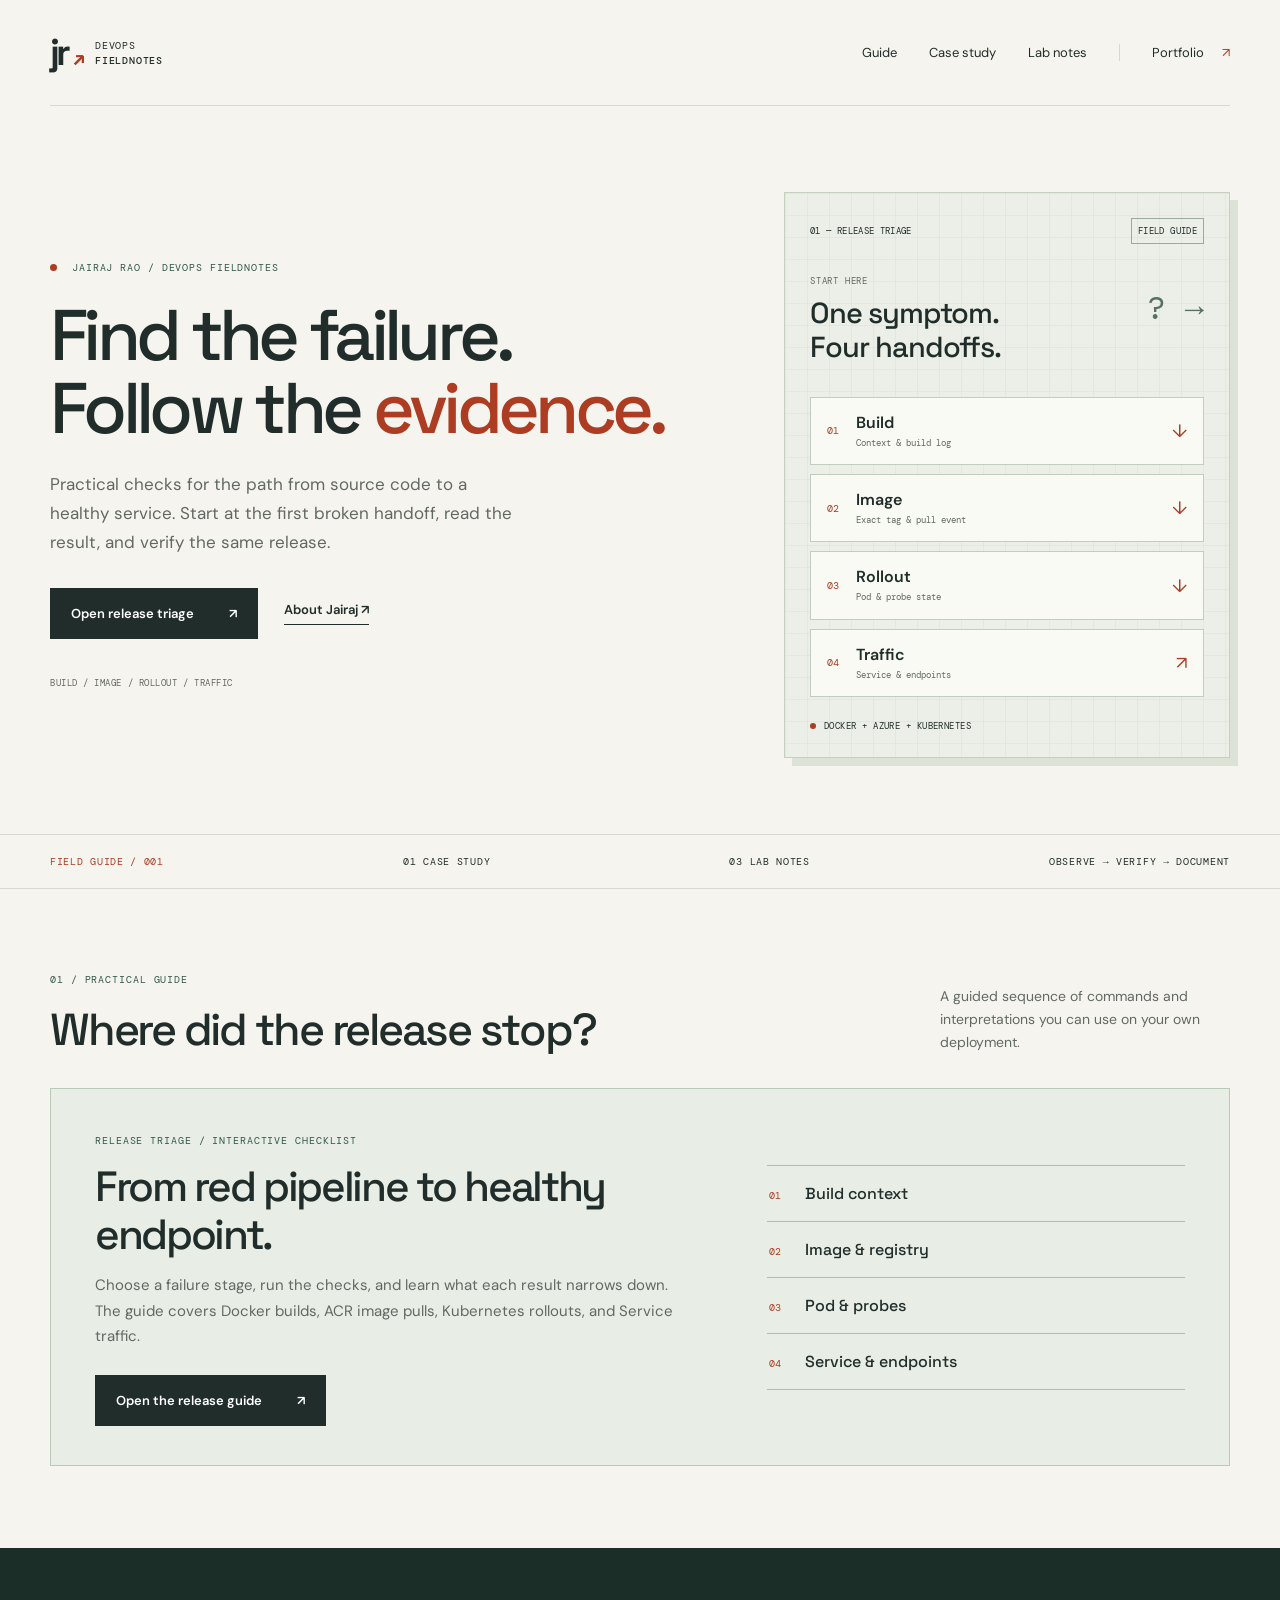
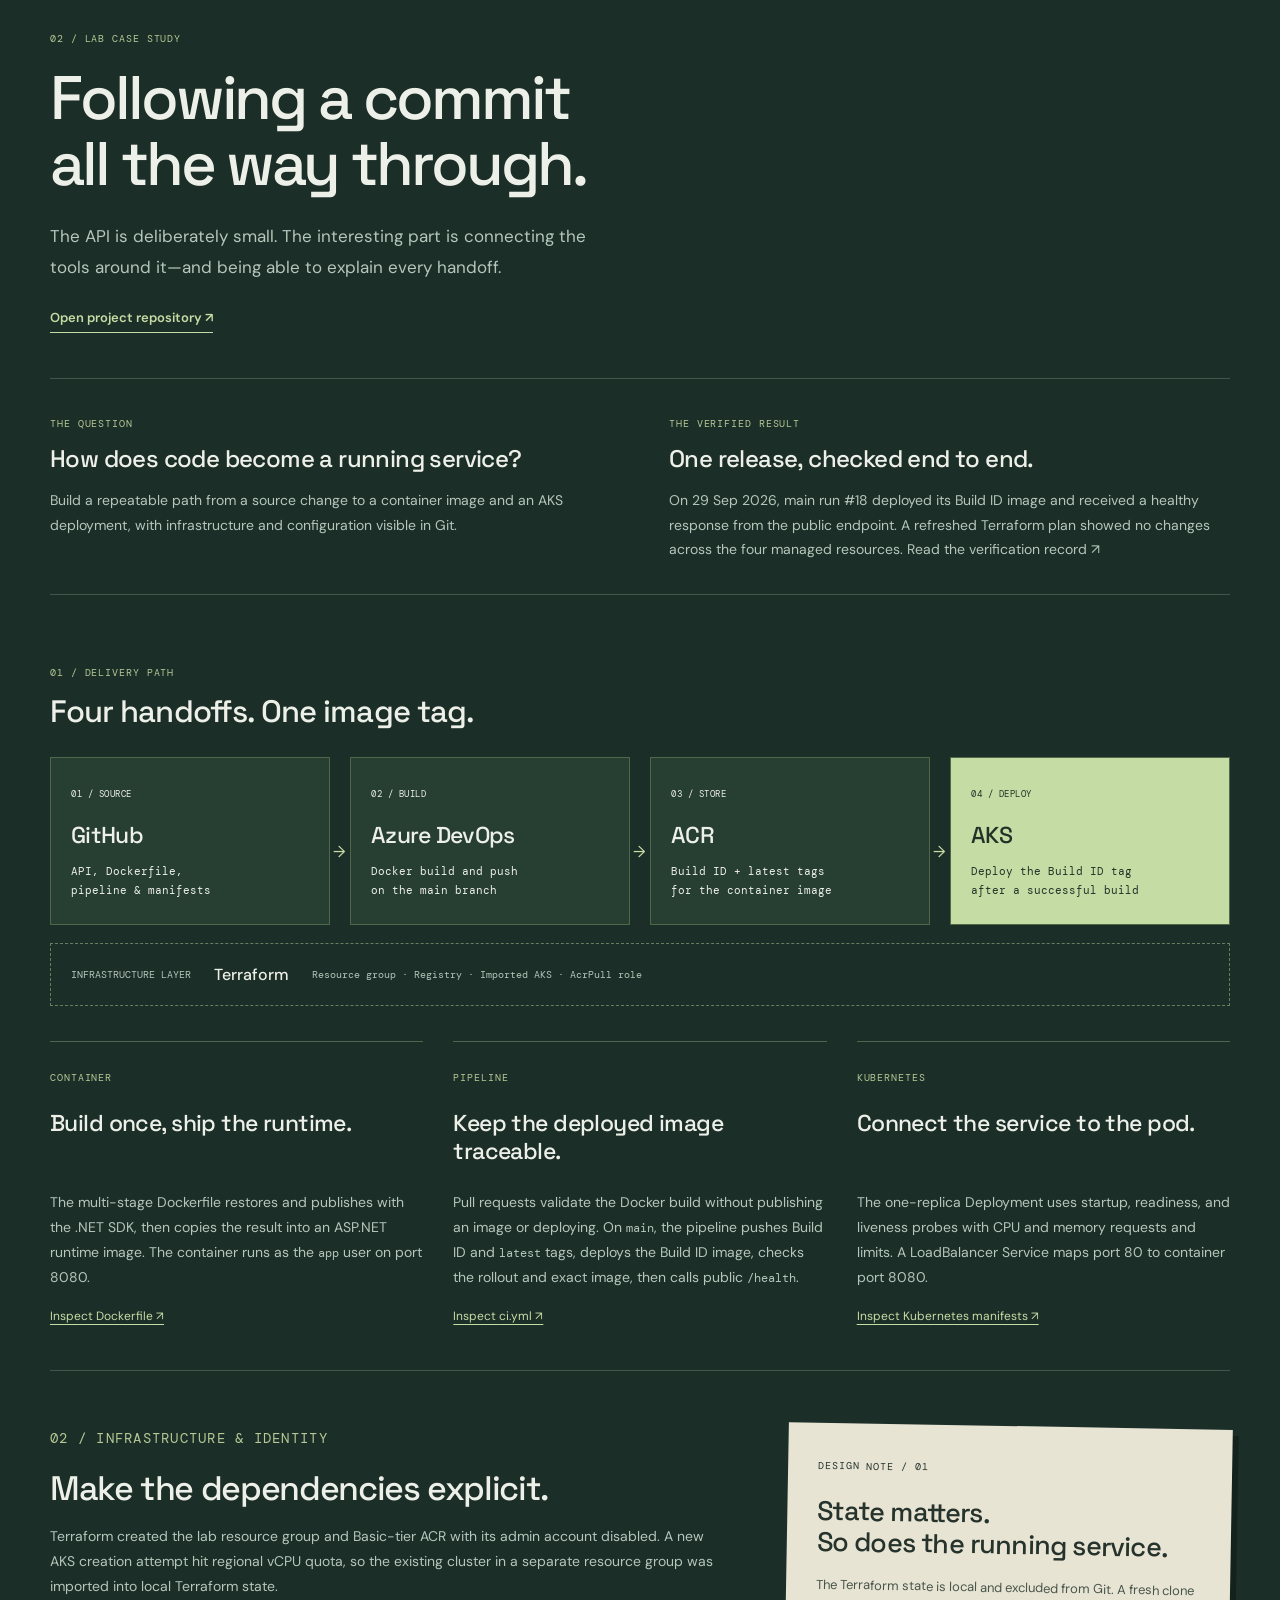
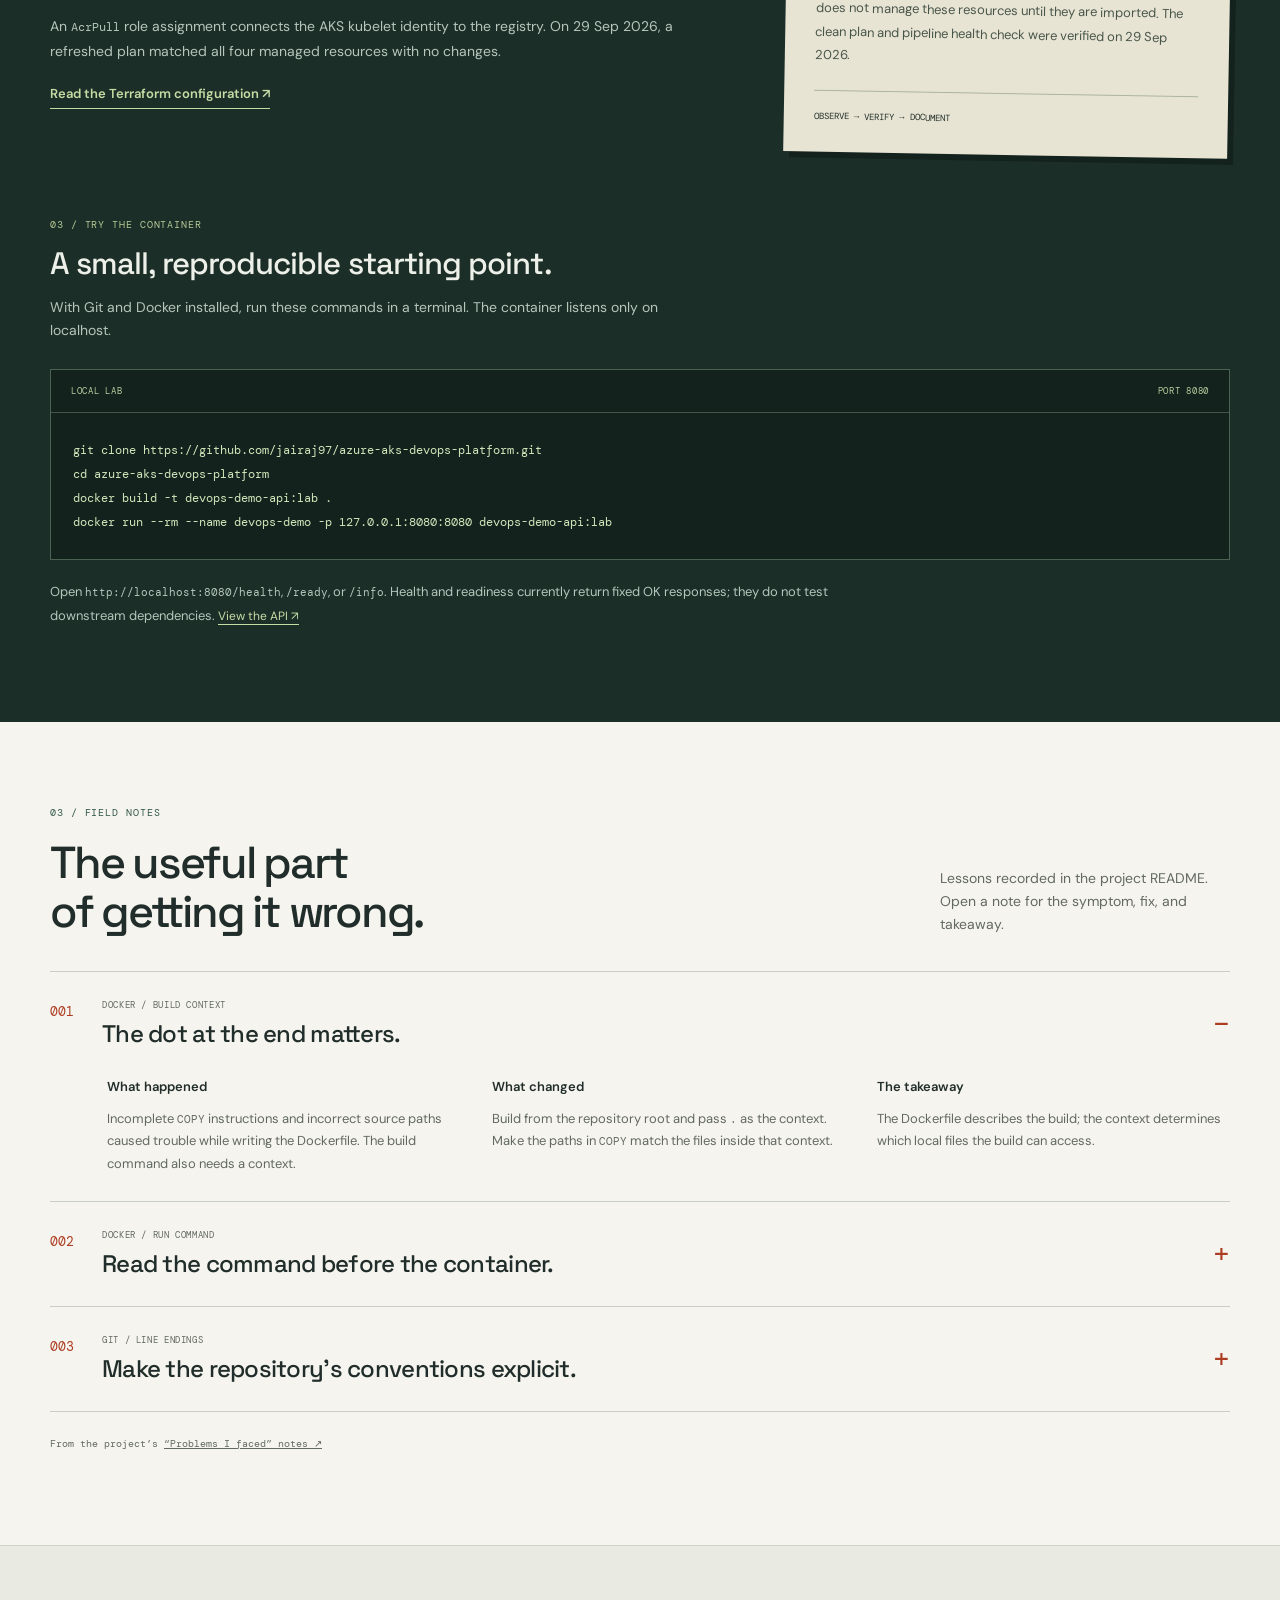
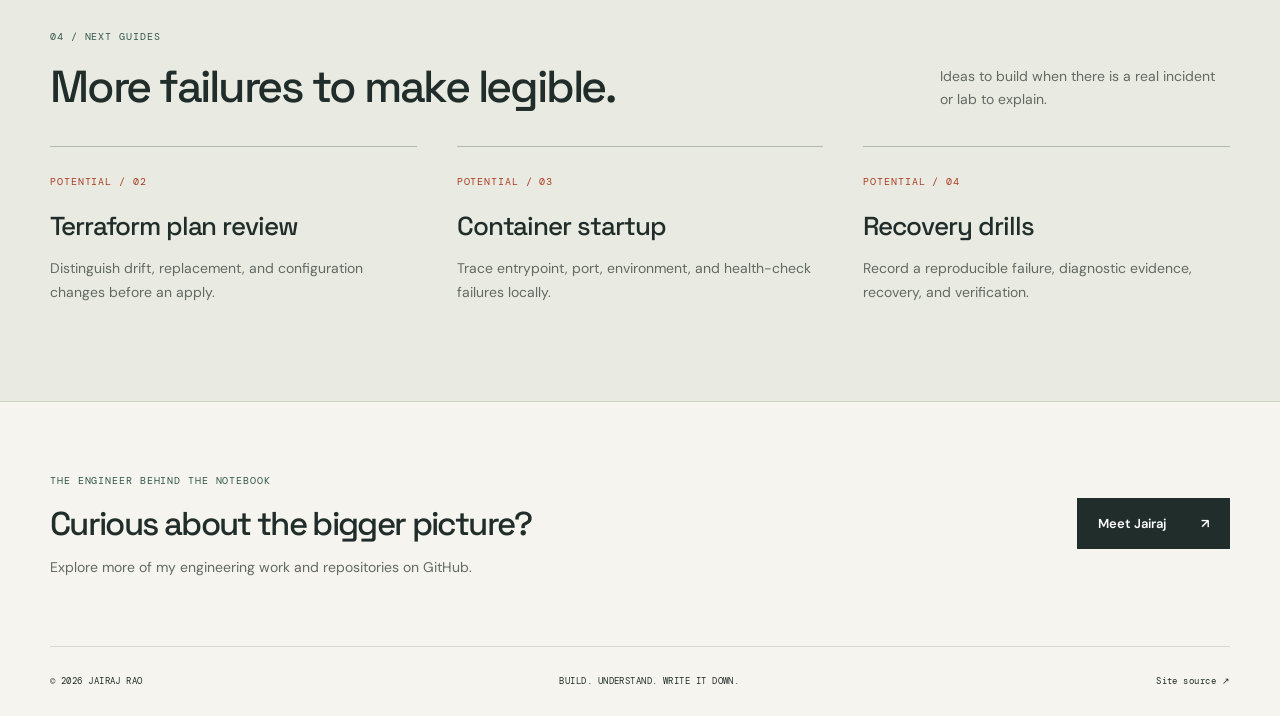
==== commit 321e09f8: "Add practical release triage guide to DevOps Fieldnotes" ====
--- a/index.html
+++ b/index.html
@@ -3,39 +3,38 @@
 <head>
   <meta charset="utf-8"><meta name="viewport" content="width=device-width,initial-scale=1">
   <title>Jairaj Rao — DevOps Fieldnotes</title>
-  <meta name="description" content="Hands-on DevOps projects by Jairaj Rao. Explore an Azure AKS delivery pipeline, Terraform infrastructure, and lessons from building and troubleshooting containers.">
+  <meta name="description" content="Practical DevOps fieldnotes by Jairaj Rao. Diagnose release failures from Docker build through image pull, Kubernetes rollout, and service traffic.">
   <meta name="theme-color" content="#f6f4ee"><link rel="canonical" href="https://jairaj97.github.io/">
-  <link rel="icon" type="image/svg+xml" href="/lab-mark.svg"><link rel="stylesheet" href="/fieldnotes.css">
+  <link rel="icon" type="image/svg+xml" href="/lab-mark.svg"><link rel="stylesheet" href="/fieldnotes.css"><link rel="stylesheet" href="/release-triage.css">
 </head>
 <body>
 <a class="skip" href="#main">Skip to content</a>
 <header class="header wrap">
   <a class="brand" href="/" aria-label="DevOps Fieldnotes home"><span class="mark">jr<span>↗</span></span><span>DEVOPS<br><b>FIELDNOTES</b></span></a>
-  <nav aria-label="Main navigation"><a href="#projects">Projects</a><a href="#notes">Lab notes</a><a class="portfolio-link" href="https://github.com/jairaj97">GitHub profile <span aria-hidden="true">↗</span></a></nav>
+  <nav aria-label="Main navigation"><a href="#guide">Guide</a><a href="#case-study">Case study</a><a href="#notes">Lab notes</a><a class="portfolio-link" href="https://jai-portfolio-c25.pages.dev/">Portfolio <span aria-hidden="true">↗</span></a></nav>
 </header>
 <main id="main">
   <section class="hero wrap" aria-labelledby="hero-title">
-    <div class="hero-copy"><p class="eyebrow"><span class="dot"></span> JAIRAJ RAO / ENGINEERING IN PRACTICE</p>
-      <h1 id="hero-title">Small systems.<br>Real <em>engineering.</em></h1>
-      <p class="intro">A working notebook of the things I build, the decisions behind them, and what breaks along the way.</p>
-      <div class="hero-actions"><a class="button" href="#case-study">Explore the AKS project <span aria-hidden="true">↘</span></a><a class="text-link" href="https://github.com/jairaj97">Browse GitHub ↗</a></div>
-      <p class="hero-caption">CONTAINERS / DELIVERY / INFRASTRUCTURE / OPERATIONS</p>
+    <div class="hero-copy"><p class="eyebrow"><span class="dot"></span> JAIRAJ RAO / DEVOPS FIELDNOTES</p>
+      <h1 id="hero-title">Find the failure.<br>Follow the <em>evidence.</em></h1>
+      <p class="intro">Practical checks for the path from source code to a healthy service. Start at the first broken handoff, read the result, and verify the same release.</p>
+      <div class="hero-actions"><a class="button" href="/release-triage.html">Open release triage <span aria-hidden="true">↗</span></a><a class="text-link" href="https://jai-portfolio-c25.pages.dev/">About Jairaj ↗</a></div>
+      <p class="hero-caption">BUILD / IMAGE / ROLLOUT / TRAFFIC</p>
     </div>
-    <div class="hero-diagram" aria-label="Delivery architecture: source code to Docker image, Azure Container Registry, and Azure Kubernetes Service">
-      <div class="diagram-heading"><span>01 — DELIVERY SYSTEM</span><span class="small-tag">LAB BUILD</span></div>
-      <div class="diagram-source"><span class="tiny">INPUT</span><strong>One commit.<br>A traceable release.</strong><span class="code-mark" aria-hidden="true">{ }</span></div>
-      <ol class="mini-flow"><li><span class="node-symbol">01</span><div><b>Build</b><small>.NET 8 → Docker image</small></div><span aria-hidden="true">↓</span></li><li><span class="node-symbol">02</span><div><b>Publish</b><small>Azure Container Registry</small></div><span aria-hidden="true">↓</span></li><li><span class="node-symbol">03</span><div><b>Deploy</b><small>Azure Kubernetes Service</small></div><span aria-hidden="true">↗</span></li></ol>
-      <div class="diagram-footer"><span class="dot"></span><span>AZURE DEVOPS + TERRAFORM</span></div>
+    <div class="hero-diagram" aria-label="Release investigation: build, image, rollout, and traffic">
+      <div class="diagram-heading"><span>01 — RELEASE TRIAGE</span><span class="small-tag">FIELD GUIDE</span></div>
+      <div class="diagram-source"><span class="tiny">START HERE</span><strong>One symptom.<br>Four handoffs.</strong><span class="code-mark" aria-hidden="true">? →</span></div>
+      <ol class="mini-flow"><li><span class="node-symbol">01</span><div><b>Build</b><small>Context &amp; build log</small></div><span aria-hidden="true">↓</span></li><li><span class="node-symbol">02</span><div><b>Image</b><small>Exact tag &amp; pull event</small></div><span aria-hidden="true">↓</span></li><li><span class="node-symbol">03</span><div><b>Rollout</b><small>Pod &amp; probe state</small></div><span aria-hidden="true">↓</span></li><li><span class="node-symbol">04</span><div><b>Traffic</b><small>Service &amp; endpoints</small></div><span aria-hidden="true">↗</span></li></ol>
+      <div class="diagram-footer"><span class="dot"></span><span>DOCKER + AZURE + KUBERNETES</span></div>
     </div>
   </section>
-  <div class="index-strip"><div class="wrap"><span>THE NOTEBOOK</span><span>01 PROJECT</span><span>03 FIELD NOTES</span><span>ALWAYS A WORK IN PROGRESS <span aria-hidden="true">↗</span></span></div></div>
-  <section class="wrap section" id="projects" aria-labelledby="projects-title">
-    <div class="section-heading"><div><p class="eyebrow">01 / SELECTED PROJECT</p><h2 id="projects-title">Built to understand.</h2></div><p>From application code to the infrastructure underneath it.</p></div>
-    <article class="project-card"><div class="project-description"><div class="card-meta"><span class="status">VERIFIED 29 SEP 2026</span><span>PROJECT 001</span></div><h3>Azure AKS<br>delivery platform</h3><p>A small .NET API becomes the vehicle for practicing container builds, tagged releases, Kubernetes deployment, and infrastructure as code.</p><div class="tags"><span>.NET 8</span><span>Docker</span><span>Azure DevOps</span><span>AKS</span><span>Terraform</span></div><a class="text-link" href="#case-study">Read the case study <span aria-hidden="true">↗</span></a></div>
-      <div class="project-index"><p class="eyebrow">INSIDE THE REPOSITORY</p><a href="#delivery"><span>01</span><b>A two-stage delivery pipeline</b><span>↗</span></a><a href="#infrastructure"><span>02</span><b>Infrastructure & identity</b><span>↗</span></a><a href="#notes"><span>03</span><b>Failures worth remembering</b><span>↗</span></a><div class="source-note">Implementation verified · 29 Sep 2026<br><a href="https://github.com/jairaj97/azure-aks-devops-platform/tree/61eafa019a1c887d910bf67b8252e35607ff9a0e">View the verified revision ↗</a></div></div></article>
+  <div class="index-strip"><div class="wrap"><span>FIELD GUIDE / 001</span><span>01 CASE STUDY</span><span>03 LAB NOTES</span><span>OBSERVE → VERIFY → DOCUMENT</span></div></div>
+  <section class="wrap section guide-home" id="guide" aria-labelledby="guide-home-title">
+    <div class="section-heading"><div><p class="eyebrow">01 / PRACTICAL GUIDE</p><h2 id="guide-home-title">Where did the release stop?</h2></div><p>A guided sequence of commands and interpretations you can use on your own deployment.</p></div>
+    <article class="guide-preview"><div><span class="tiny">RELEASE TRIAGE / INTERACTIVE CHECKLIST</span><h3>From red pipeline to healthy endpoint.</h3><p>Choose a failure stage, run the checks, and learn what each result narrows down. The guide covers Docker builds, ACR image pulls, Kubernetes rollouts, and Service traffic.</p><a class="button" href="/release-triage.html">Open the release guide <span aria-hidden="true">↗</span></a></div><ol aria-label="Guide stages"><li><b>01</b> Build context</li><li><b>02</b> Image &amp; registry</li><li><b>03</b> Pod &amp; probes</li><li><b>04</b> Service &amp; endpoints</li></ol></article>
   </section>
   <section class="case-section" id="case-study" aria-labelledby="case-title"><div class="wrap section">
-    <div class="case-heading"><p class="eyebrow">CASE STUDY / 001</p><h2 id="case-title">Following a commit<br>all the way through.</h2><p>The API is deliberately small. The interesting part is connecting the tools around it—and being able to explain every handoff.</p><a class="text-link" href="https://github.com/jairaj97/azure-aks-devops-platform">Open project repository ↗</a></div>
+    <div class="case-heading"><p class="eyebrow">02 / LAB CASE STUDY</p><h2 id="case-title">Following a commit<br>all the way through.</h2><p>The API is deliberately small. The interesting part is connecting the tools around it—and being able to explain every handoff.</p><a class="text-link" href="https://github.com/jairaj97/azure-aks-devops-platform">Open project repository ↗</a></div>
     <div class="context-grid"><article><span class="eyebrow">THE QUESTION</span><h3>How does code become a running service?</h3><p>Build a repeatable path from a source change to a container image and an AKS deployment, with infrastructure and configuration visible in Git.</p></article><article><span class="eyebrow">THE VERIFIED RESULT</span><h3>One release, checked end to end.</h3><p>On 29 Sep 2026, main run #18 deployed its Build ID image and received a healthy response from the public endpoint. A refreshed Terraform plan showed no changes across the four managed resources. <a href="https://github.com/jairaj97/azure-aks-devops-platform#verified-result-29-september-2026">Read the verification record ↗</a></p></article></div>
     <div class="subheading" id="delivery"><span class="eyebrow">01 / DELIVERY PATH</span><h3>Four handoffs. One image tag.</h3></div>
     <ol class="architecture" aria-label="Pipeline flow"><li><span>01 / SOURCE</span><h4>GitHub</h4><p>API, Dockerfile,<br>pipeline & manifests</p></li><li><span>02 / BUILD</span><h4>Azure DevOps</h4><p>Docker build and push<br>on the main branch</p></li><li><span>03 / STORE</span><h4>ACR</h4><p>Build ID + latest tags<br>for the container image</p></li><li><span>04 / DEPLOY</span><h4>AKS</h4><p>Deploy the Build ID tag<br>after a successful build</p></li></ol>
@@ -49,13 +48,13 @@
 docker run --rm --name devops-demo -p 127.0.0.1:8080:8080 devops-demo-api:lab</code></pre></div>
     <p class="after-code">Open <code>http://localhost:8080/health</code>, <code>/ready</code>, or <code>/info</code>. Health and readiness currently return fixed OK responses; they do not test downstream dependencies. <a href="https://github.com/jairaj97/azure-aks-devops-platform/blob/61eafa019a1c887d910bf67b8252e35607ff9a0e/app/DevOpsDemoApi/Program.cs">View the API ↗</a></p>
   </div></section>
-  <section class="wrap section notes" id="notes" aria-labelledby="notes-title"><div class="section-heading"><div><p class="eyebrow">02 / FIELD NOTES</p><h2 id="notes-title">The useful part<br>of getting it wrong.</h2></div><p>Lessons recorded in the project README. Open a note for the symptom, fix, and takeaway.</p></div>
+  <section class="wrap section notes" id="notes" aria-labelledby="notes-title"><div class="section-heading"><div><p class="eyebrow">03 / FIELD NOTES</p><h2 id="notes-title">The useful part<br>of getting it wrong.</h2></div><p>Lessons recorded in the project README. Open a note for the symptom, fix, and takeaway.</p></div>
     <details class="field-note" open><summary><span class="note-number">001</span><span><small>DOCKER / BUILD CONTEXT</small><b>The dot at the end matters.</b></span><span class="expand" aria-hidden="true"></span></summary><div class="note-body"><p><strong>What happened</strong>Incomplete <code>COPY</code> instructions and incorrect source paths caused trouble while writing the Dockerfile. The build command also needs a context.</p><p><strong>What changed</strong>Build from the repository root and pass <code>.</code> as the context. Make the paths in <code>COPY</code> match the files inside that context.</p><p><strong>The takeaway</strong>The Dockerfile describes the build; the context determines which local files the build can access.</p></div></details>
     <details class="field-note"><summary><span class="note-number">002</span><span><small>DOCKER / RUN COMMAND</small><b>Read the command before the container.</b></span><span class="expand" aria-hidden="true"></span></summary><div class="note-body"><p><strong>What happened</strong>A missing <code>run</code> subcommand and incorrectly used flags prevented the intended container start.</p><p><strong>What changed</strong>Read the CLI error, correct the command structure, and use an explicit host-to-container port mapping.</p><p><strong>The takeaway</strong>A CLI invocation error and an application runtime failure are different problems. Identify which layer failed first.</p></div></details>
     <details class="field-note"><summary><span class="note-number">003</span><span><small>GIT / LINE ENDINGS</small><b>Make the repository’s conventions explicit.</b></span><span class="expand" aria-hidden="true"></span></summary><div class="note-body"><p><strong>What happened</strong>Git reported line-ending warnings while working with the project.</p><p><strong>What changed</strong>A <code>.gitattributes</code> file was added to keep line-ending behavior consistent.</p><p><strong>The takeaway</strong>Record shared file conventions in the repository so they travel with the code.</p></div></details>
     <p class="notes-source">From the project’s <a href="https://github.com/jairaj97/azure-aks-devops-platform/blob/992b9f0643df41b78fba84b35b4a488e8477b06e/README.md">“Problems I faced” notes ↗</a></p>
   </section>
-  <section class="next-section"><div class="wrap section"><div class="section-heading"><div><p class="eyebrow">03 / NEXT EXPERIMENTS</p><h2>Keep building operational depth.</h2></div><p>Optional extensions after the verified end-to-end release.</p></div><div class="next-grid"><article><span class="tiny">FUTURE / 01</span><h3>Tests &amp; scanning</h3><p>Add application tests and container image scanning as separate release gates.</p></article><article><span class="tiny">FUTURE / 02</span><h3>Observability</h3><p>Explore logs, metrics, and alerts for the API and its AKS workload.</p></article><article><span class="tiny">FUTURE / 03</span><h3>Recovery practice</h3><p>Rehearse image-pull failures and rollback. Record diagnostics and recovery steps.</p></article></div></div></section>
+  <section class="next-section"><div class="wrap section"><div class="section-heading"><div><p class="eyebrow">04 / NEXT GUIDES</p><h2>More failures to make legible.</h2></div><p>Ideas to build when there is a real incident or lab to explain.</p></div><div class="next-grid"><article><span class="tiny">POTENTIAL / 02</span><h3>Terraform plan review</h3><p>Distinguish drift, replacement, and configuration changes before an apply.</p></article><article><span class="tiny">POTENTIAL / 03</span><h3>Container startup</h3><p>Trace entrypoint, port, environment, and health-check failures locally.</p></article><article><span class="tiny">POTENTIAL / 04</span><h3>Recovery drills</h3><p>Record a reproducible failure, diagnostic evidence, recovery, and verification.</p></article></div></div></section>
   <section class="wrap closing"><div><p class="eyebrow">THE ENGINEER BEHIND THE NOTEBOOK</p><h2>Curious about the bigger picture?</h2><p>Explore more of my engineering work and repositories on GitHub.</p></div><a class="button" href="https://github.com/jairaj97">Meet Jairaj <span aria-hidden="true">↗</span></a></section>
 </main>
 <footer class="wrap"><span>© 2026 JAIRAJ RAO</span><span>BUILD. UNDERSTAND. WRITE IT DOWN.</span><a href="https://github.com/jairaj97/jairaj97.github.io">Site source ↗</a></footer>
--- a/release-triage.css
+++ b/release-triage.css
@@ -0,0 +1,82 @@
+/* Release triage uses the Fieldnotes colors and typography from fieldnotes.css. */
+.guide-hero{display:grid;grid-template-columns:1.1fr .9fr;gap:64px;align-items:center;padding-block:85px 88px}
+.guide-hero h1{font:500 clamp(50px,6vw,82px)/1.02 'Space Grotesk',sans-serif;letter-spacing:-.065em;margin:20px 0 24px}
+.guide-hero h1 em{font-style:normal;color:var(--orange)}
+.guide-hero .lead{font-size:17px;line-height:1.7;color:var(--muted);max-width:580px;margin:0 0 28px}
+.guide-map{background:var(--ink);color:var(--paper);padding:27px 34px 23px;box-shadow:15px 15px 0 #e7e9de}
+.guide-map>.tiny{color:#b5d0bc}
+.guide-map ol{list-style:none;margin:20px 0 16px;padding:0}
+.guide-map li{display:grid;grid-template-columns:40px 1fr;column-gap:20px;border-top:1px solid #51665c;padding:15px 0}
+.guide-map li b{font:11px var(--mono);color:#db8365;grid-row:span 2}
+.guide-map li span{font:600 23px 'Space Grotesk',sans-serif;line-height:1}
+.guide-map li small{color:#aabeb1;font-size:12px;margin-top:4px}
+.guide-map p{font:11px/1.6 var(--mono);color:#b5d0bc;margin:18px 0 0}
+.guide-intro{display:grid;grid-template-columns:1fr 2fr;gap:64px;padding-block:80px 83px;border-bottom:1px solid var(--line)}
+.guide-intro h2,.guide-section h2,.references h2,.guide-footer h2{font:500 clamp(34px,4vw,58px)/1.08 'Space Grotesk',sans-serif;letter-spacing:-.055em;margin:0}
+.guide-intro p{line-height:1.7;color:var(--muted);margin:0 0 18px}
+.guide-intro pre{background:#e7e9e0;border-left:3px solid var(--orange);padding:17px 20px;overflow:auto;line-height:1.7;margin:15px 0 18px}
+.guide-intro code,.command code{font:12px/1.7 var(--mono)}
+.guide-intro .small-note{font-size:13px;margin:0}
+.guide-section{padding-block:85px 100px}
+.guide-section .section-heading{margin-bottom:32px}
+.stage-tabs{display:grid;grid-template-columns:repeat(4,1fr);border:1px solid var(--line);margin-bottom:0}
+.stage-tabs a{display:flex;flex-direction:column;gap:7px;padding:18px 20px;border-right:1px solid var(--line);background:#eeefe8;min-height:116px}
+.stage-tabs a:last-child{border-right:0}
+.stage-tabs a:hover{text-decoration:none;background:#e4e8dc}
+.stage-tabs a[aria-current="step"]{background:var(--ink);color:var(--paper)}
+.stage-tabs span{font:10px var(--mono);color:var(--orange)}
+.stage-tabs a[aria-current="step"] span{color:#e49475}
+.stage-tabs b{font:600 22px 'Space Grotesk',sans-serif}
+.stage-tabs small{font-size:12px;color:var(--muted)}
+.stage-tabs a[aria-current="step"] small{color:#b6c9ba}
+.stage-panel{border:1px solid var(--line);border-top:0;background:#fffef9;scroll-margin-top:30px}
+.stage-panel[hidden]{display:none}
+.stage-heading{padding:33px 38px;border-bottom:1px solid var(--line)}
+.stage-heading>.tiny{color:var(--orange)}
+.stage-heading h3{font:500 clamp(28px,3vw,41px)/1.15 'Space Grotesk',sans-serif;letter-spacing:-.045em;margin:12px 0 10px}
+.stage-heading p{color:var(--muted);margin:0 0 18px;line-height:1.6}
+.progress{font:10px var(--mono);color:var(--green);background:#e7ede5;padding:8px 10px;display:inline-block}
+.checks{padding-inline:38px}
+.check{padding:28px 0 31px;border-bottom:1px solid var(--line)}
+.check:last-child{border-bottom:0}
+.check-top{display:flex;justify-content:space-between;align-items:center;gap:16px}
+.check-top>span{font:10px var(--mono);color:var(--orange)}
+.check-top label{font:11px var(--mono);display:inline-flex;gap:8px;align-items:center;cursor:pointer;color:var(--green)}
+.check-top input{accent-color:var(--green);width:17px;height:17px}
+.check h4{font:600 22px 'Space Grotesk',sans-serif;letter-spacing:-.035em;margin:14px 0 9px}
+.check>p{font-size:14px;line-height:1.7;color:var(--muted);max-width:760px;margin:0 0 14px}
+.check>p.readout{color:var(--ink);background:#f0f2ea;border-left:2px solid var(--green);padding:13px 16px;margin:16px 0 0;max-width:none}
+.check p b{color:var(--green)}
+.check p code{font:12px var(--mono);background:#e5e8df;padding:2px 4px}
+.check a,.references a{color:var(--green);font-weight:600;text-decoration:underline;text-underline-offset:4px}
+.check .next-link{margin-top:16px}
+.command{display:flex;align-items:stretch;background:#202d2a;color:#f0f3e9;margin:16px 0 0;max-width:100%}
+.command pre{flex:1;overflow:auto;padding:16px 18px;margin:0;white-space:pre;min-width:0}
+.command code{color:inherit}
+.command button{align-self:stretch;border:0;border-left:1px solid #6b7c70;background:#31463d;color:#f0f3e9;padding:0 15px;cursor:pointer;font:11px var(--mono)}
+.command button:hover,.command button:focus-visible{background:#486555}
+.guide-end{border-top:1px solid var(--line);padding-top:24px;color:var(--muted);font-size:14px;line-height:1.7}
+.references{background:#e7ebe2;padding:75px 0}
+.references>div{display:grid;grid-template-columns:1fr 1.3fr;gap:20px 65px}
+.references .eyebrow{grid-column:1/-1;margin-bottom:0}
+.references h2{grid-column:1;grid-row:2/4}
+.references p{color:var(--muted);line-height:1.65;margin:0}
+.references ul{display:grid;grid-template-columns:1fr 1fr;gap:12px 18px;margin:0;padding:0;list-style:none;font-size:13px;line-height:1.5}
+.guide-footer{display:flex;justify-content:space-between;align-items:end;gap:35px;padding-block:75px 90px}
+.guide-footer h2{font-size:clamp(30px,3.5vw,48px)}
+.guide-footer p:last-child{color:var(--muted);max-width:640px;line-height:1.7;margin:16px 0 0}
+.guide-footer .text-link{white-space:nowrap}
+@media(max-width:850px){.guide-hero{grid-template-columns:1fr;gap:42px}.guide-map{max-width:680px}.guide-intro{grid-template-columns:1fr;gap:18px}.references>div{grid-template-columns:1fr}.references h2{grid-column:1;grid-row:auto}.references .eyebrow{grid-column:1}}
+@media(max-width:650px){.guide-hero{padding-block:65px}.guide-hero h1{font-size:clamp(46px,12vw,70px)}.guide-map{padding:23px;box-shadow:8px 8px 0 #e7e9de}.guide-intro{padding-block:60px}.guide-section{padding-block:65px 75px}.stage-tabs{grid-template-columns:1fr 1fr}.stage-tabs a{min-height:92px;padding:13px}.stage-tabs a:nth-child(2){border-right:0}.stage-tabs a:nth-child(-n+2){border-bottom:1px solid var(--line)}.stage-tabs b{font-size:19px}.stage-heading{padding:24px 20px}.checks{padding-inline:20px}.command{display:block}.command pre{padding:15px}.command button{display:block;width:100%;border-left:0;border-top:1px solid #6b7c70;padding:10px}.references{padding:58px 0}.references ul{grid-template-columns:1fr}.guide-footer{display:block;padding-block:60px}.guide-footer .text-link{margin-top:23px;white-space:normal}}
+
+/* Homepage guide preview */
+.guide-home .section-heading{margin-bottom:34px}
+.guide-preview{display:grid;grid-template-columns:1.2fr .8fr;gap:45px;background:#e8ede5;border:1px solid #b9c9b8;padding:39px 44px}
+.guide-preview .tiny{color:var(--green)}
+.guide-preview h3{font:500 clamp(30px,3.3vw,44px)/1.12 'Space Grotesk',sans-serif;letter-spacing:-.055em;max-width:550px;margin:14px 0 15px}
+.guide-preview p{font-size:15px;line-height:1.7;color:var(--muted);max-width:600px;margin:0 0 25px}
+.guide-preview ol{list-style:none;margin:0;padding:0;border-top:1px solid #aebdac;align-self:center}
+.guide-preview li{border-bottom:1px solid #aebdac;padding:17px 2px;font:500 16px 'Space Grotesk',sans-serif}
+.guide-preview b{font:10px var(--mono);color:var(--orange);margin-right:20px}
+@media(max-width:800px){.guide-preview{grid-template-columns:1fr;padding:29px;gap:28px}}
+@media(max-width:650px){.guide-preview{padding:24px}.guide-preview li{padding:13px 0}}
